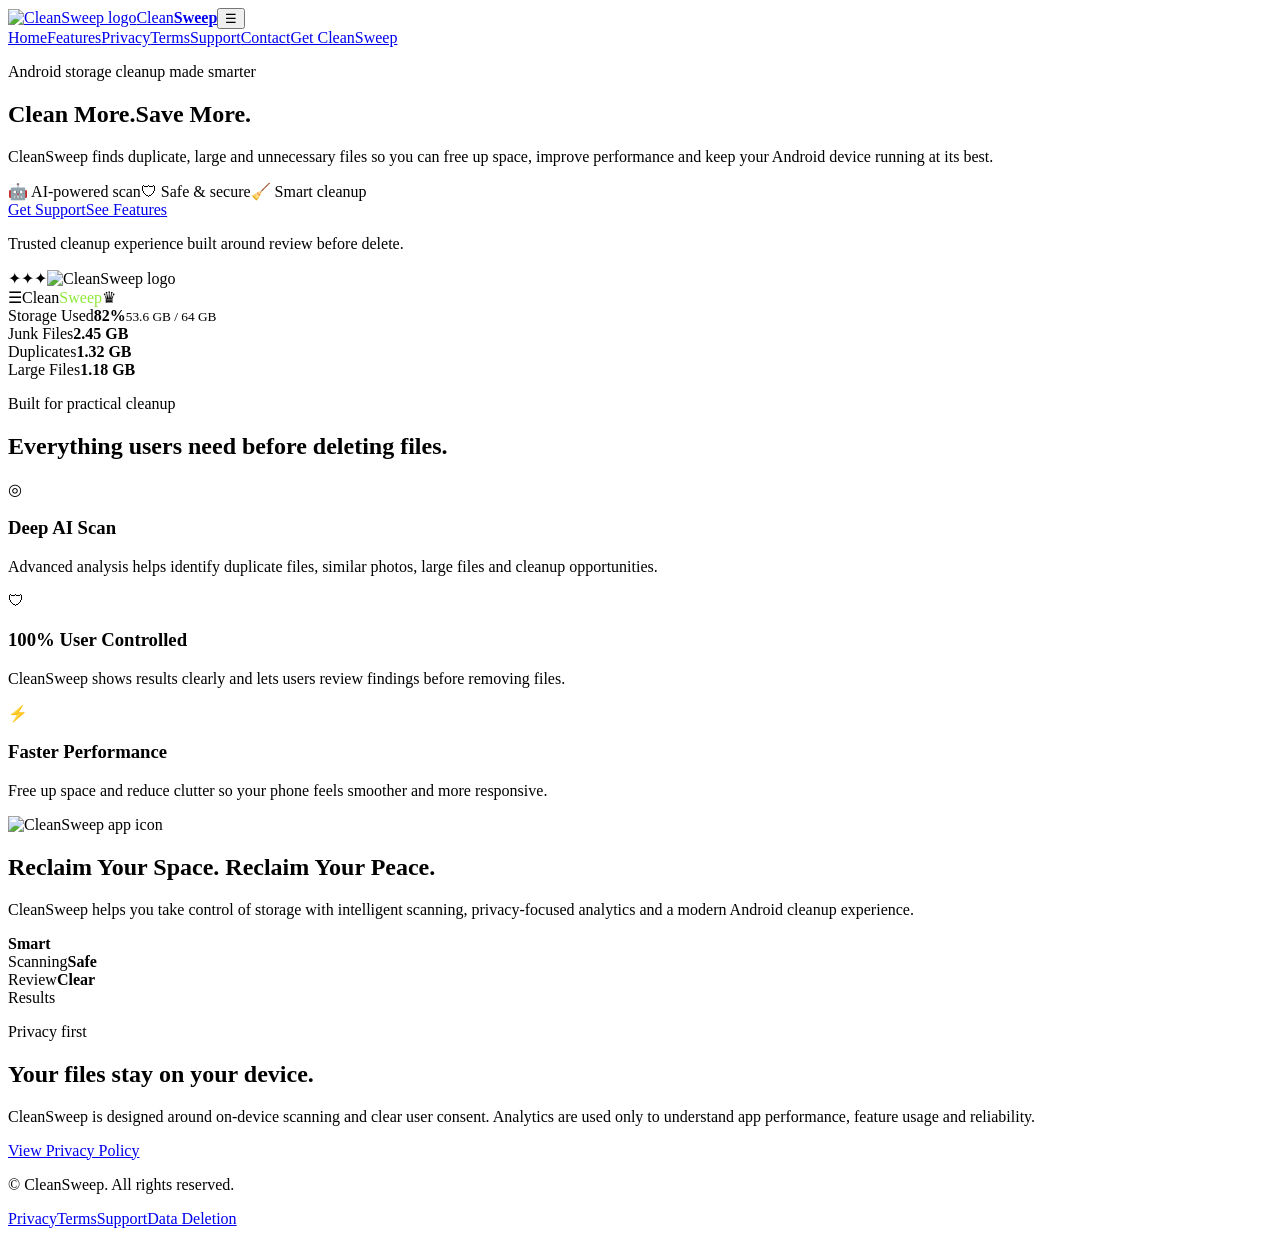
==== index.html @ b05e1c2d "Add files via upload" ====
<!doctype html><html lang="en"><head><meta charset="utf-8"><meta name="viewport" content="width=device-width,initial-scale=1"><title>CleanSweep — Clean More. Save More.</title><meta name="description" content="CleanSweep helps Android users find duplicate, large and unnecessary files with safe, user-controlled cleanup."><meta name="theme-color" content="#053b1f"><link rel="icon" href="assets/favicon.svg" type="image/svg+xml"><link rel="stylesheet" href="assets/styles.css"></head><body><header class="site-header"><a class="brand" href="index.html"><img src="assets/cleansweep-logo.png" alt="CleanSweep logo"><span>Clean<b>Sweep</b></span></a><button class="menu-button" aria-label="Open menu">☰</button><nav class="nav"><a href="index.html">Home</a><a href="#features">Features</a><a href="privacy.html">Privacy</a><a href="terms.html">Terms</a><a href="support.html">Support</a><a href="contact.html">Contact</a><a class="nav-cta" href="support.html">Get CleanSweep</a></nav></header><main><section class="hero"><div class="hero-copy"><p class="eyebrow">Android storage cleanup made smarter</p><h1>Clean More.<span class="gradient-text">Save More.</span></h1><p class="lead">CleanSweep finds duplicate, large and unnecessary files so you can free up space, improve performance and keep your Android device running at its best.</p><div class="pill-row"><span class="pill">🤖 AI-powered scan</span><span class="pill">🛡 Safe & secure</span><span class="pill">🧹 Smart cleanup</span></div><div class="hero-actions"><a class="button primary" href="support.html">Get Support</a><a class="button secondary" href="#features">See Features</a></div><p class="microcopy">Trusted cleanup experience built around review before delete.</p></div><div class="hero-visual" aria-label="CleanSweep app preview"><span class="spark s1">✦</span><span class="spark s2">✦</span><span class="spark s3">✦</span><span class="orb o1"></span><span class="orb o2"></span><img class="logo-float" src="assets/cleansweep-logo.png" alt="CleanSweep logo"><div class="phone"><div class="phone-screen"><div class="phone-top"><span>☰</span><span>Clean<span style="color:#8fe83a">Sweep</span></span><span>♛</span></div><div class="ring-ui"><div><span>Storage Used</span><strong>82%</strong><small>53.6 GB / 64 GB</small></div></div><div class="result-card"><div class="result-row"><span>Junk Files</span><b>2.45 GB</b></div><div class="result-row"><span>Duplicates</span><b>1.32 GB</b></div><div class="result-row"><span>Large Files</span><b>1.18 GB</b></div></div></div></div></div></section><section class="features" id="features"><div class="section-heading"><p class="eyebrow">Built for practical cleanup</p><h2>Everything users need before deleting files.</h2></div><div class="grid three"><article class="feature-card"><div class="icon">◎</div><h3>Deep AI Scan</h3><p>Advanced analysis helps identify duplicate files, similar photos, large files and cleanup opportunities.</p></article><article class="feature-card"><div class="icon">🛡</div><h3>100% User Controlled</h3><p>CleanSweep shows results clearly and lets users review findings before removing files.</p></article><article class="feature-card"><div class="icon">⚡</div><h3>Faster Performance</h3><p>Free up space and reduce clutter so your phone feels smoother and more responsive.</p></article></div></section><section class="banner"><img src="assets/cleansweep-logo.png" alt="CleanSweep app icon"><div><h2>Reclaim Your Space. Reclaim Your Peace.</h2><p>CleanSweep helps you take control of storage with intelligent scanning, privacy-focused analytics and a modern Android cleanup experience.</p><div class="stats"><span><strong>Smart</strong><br>Scanning</span><span><strong>Safe</strong><br>Review</span><span><strong>Clear</strong><br>Results</span></div></div></section><section class="trust"><div><p class="eyebrow">Privacy first</p><h2>Your files stay on your device.</h2><p>CleanSweep is designed around on-device scanning and clear user consent. Analytics are used only to understand app performance, feature usage and reliability.</p></div><a class="button primary" href="privacy.html">View Privacy Policy</a></section></main><footer class="site-footer"><p>© <span id="year"></span> CleanSweep. All rights reserved.</p><div><a href="privacy.html">Privacy</a><a href="terms.html">Terms</a><a href="support.html">Support</a><a href="delete-account.html">Data Deletion</a></div></footer><script src="assets/main.js"></script></body></html>
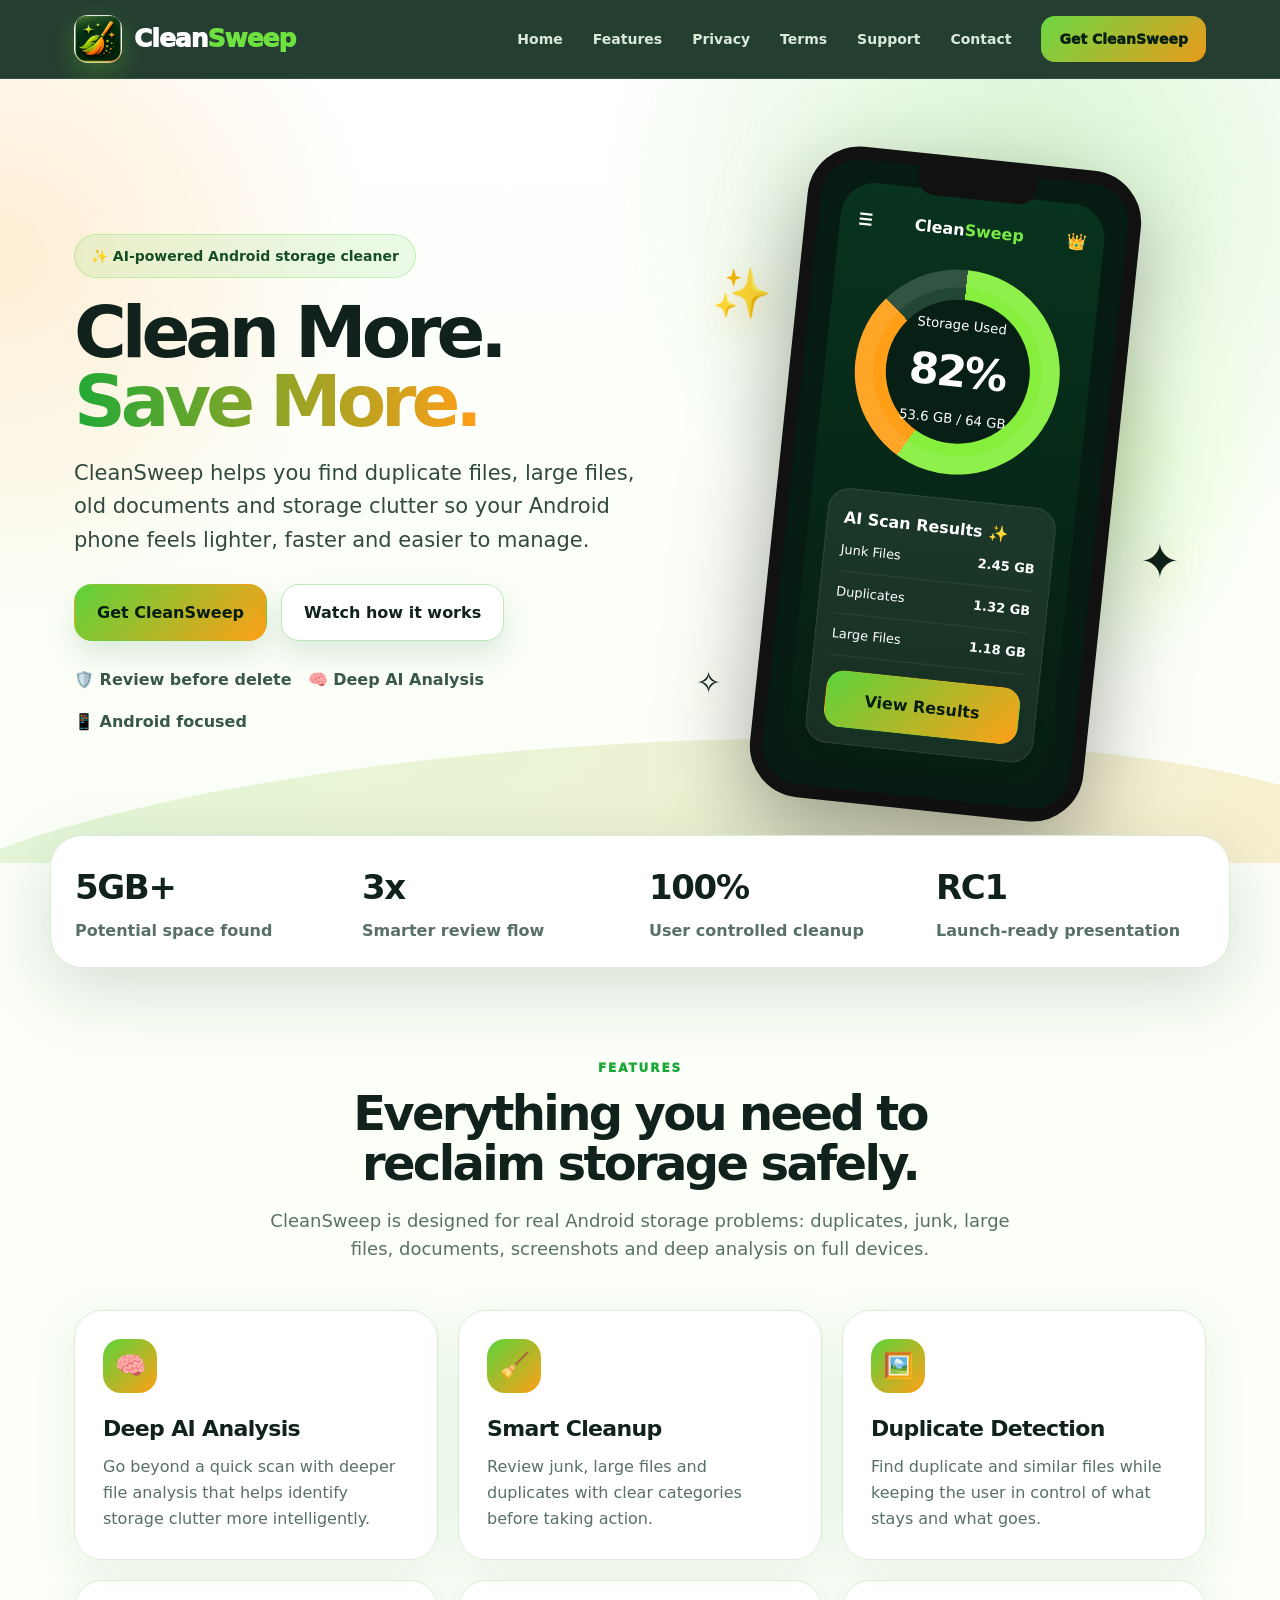
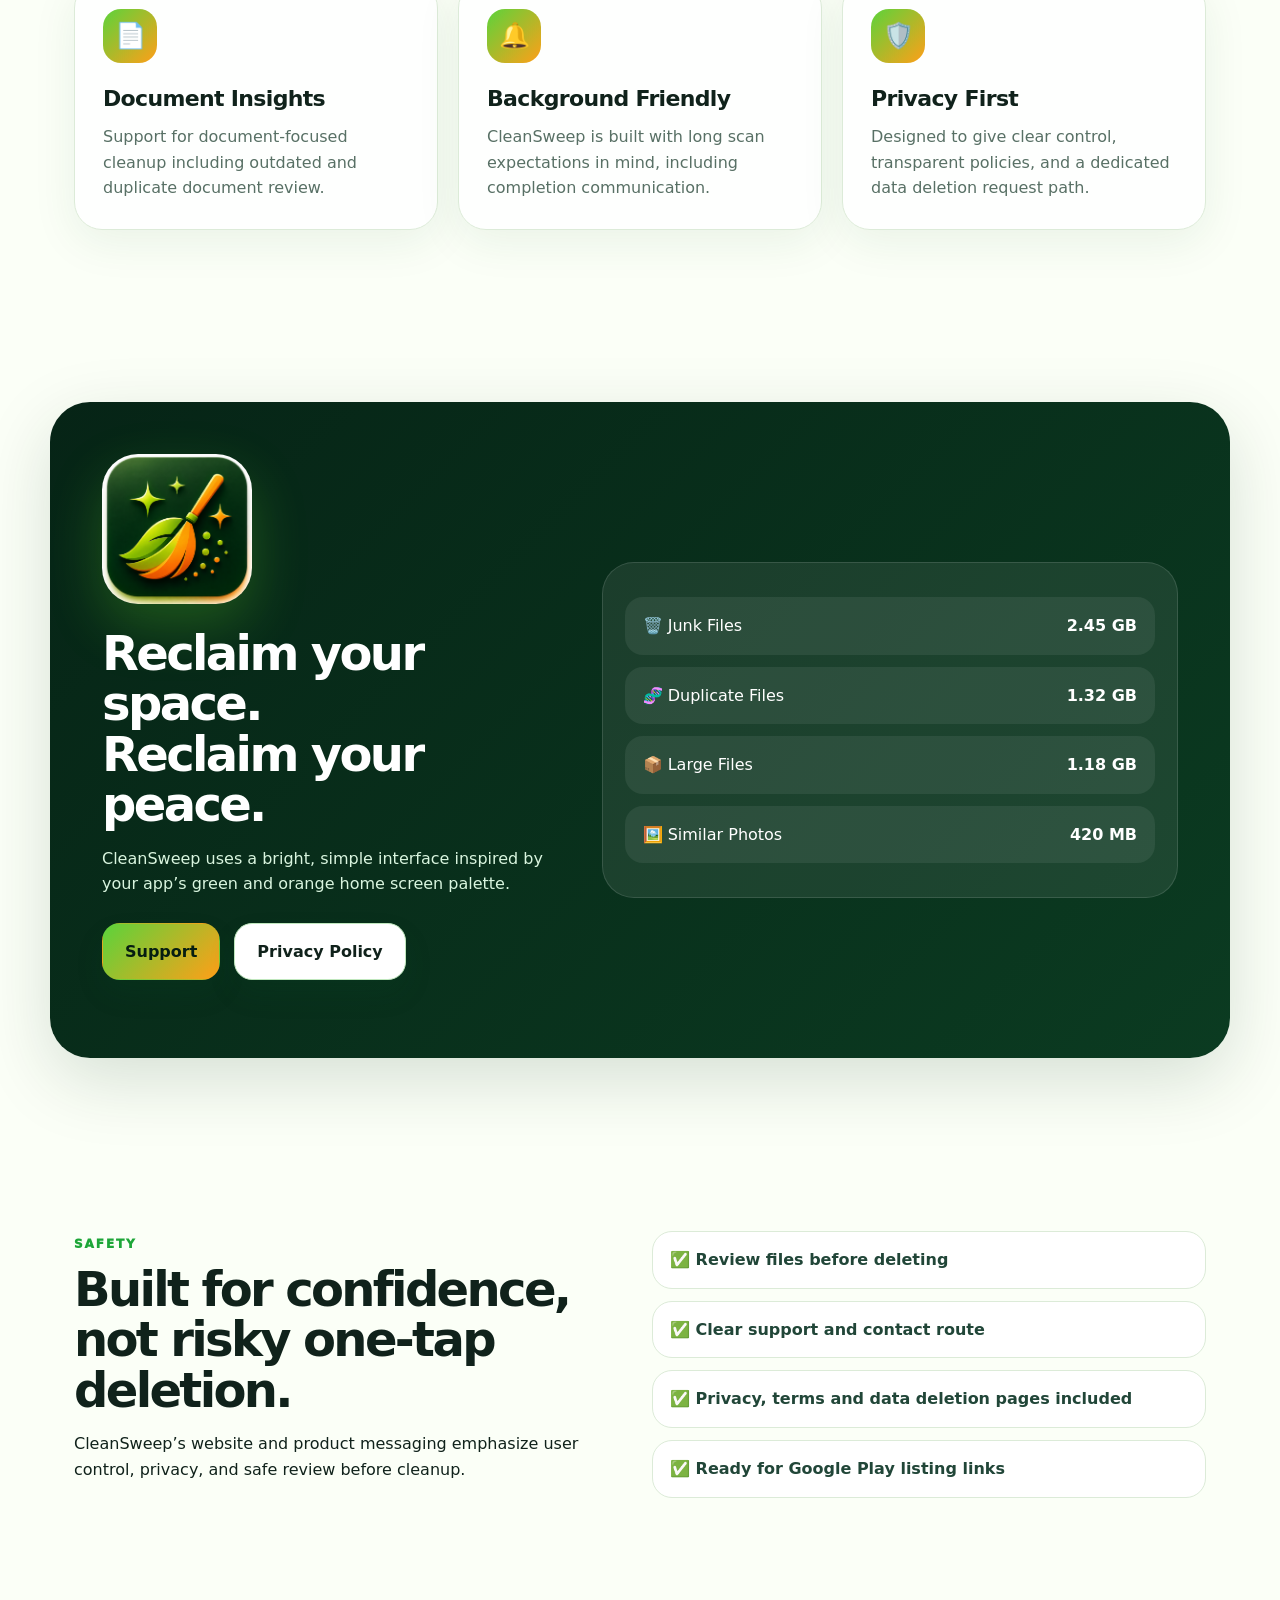
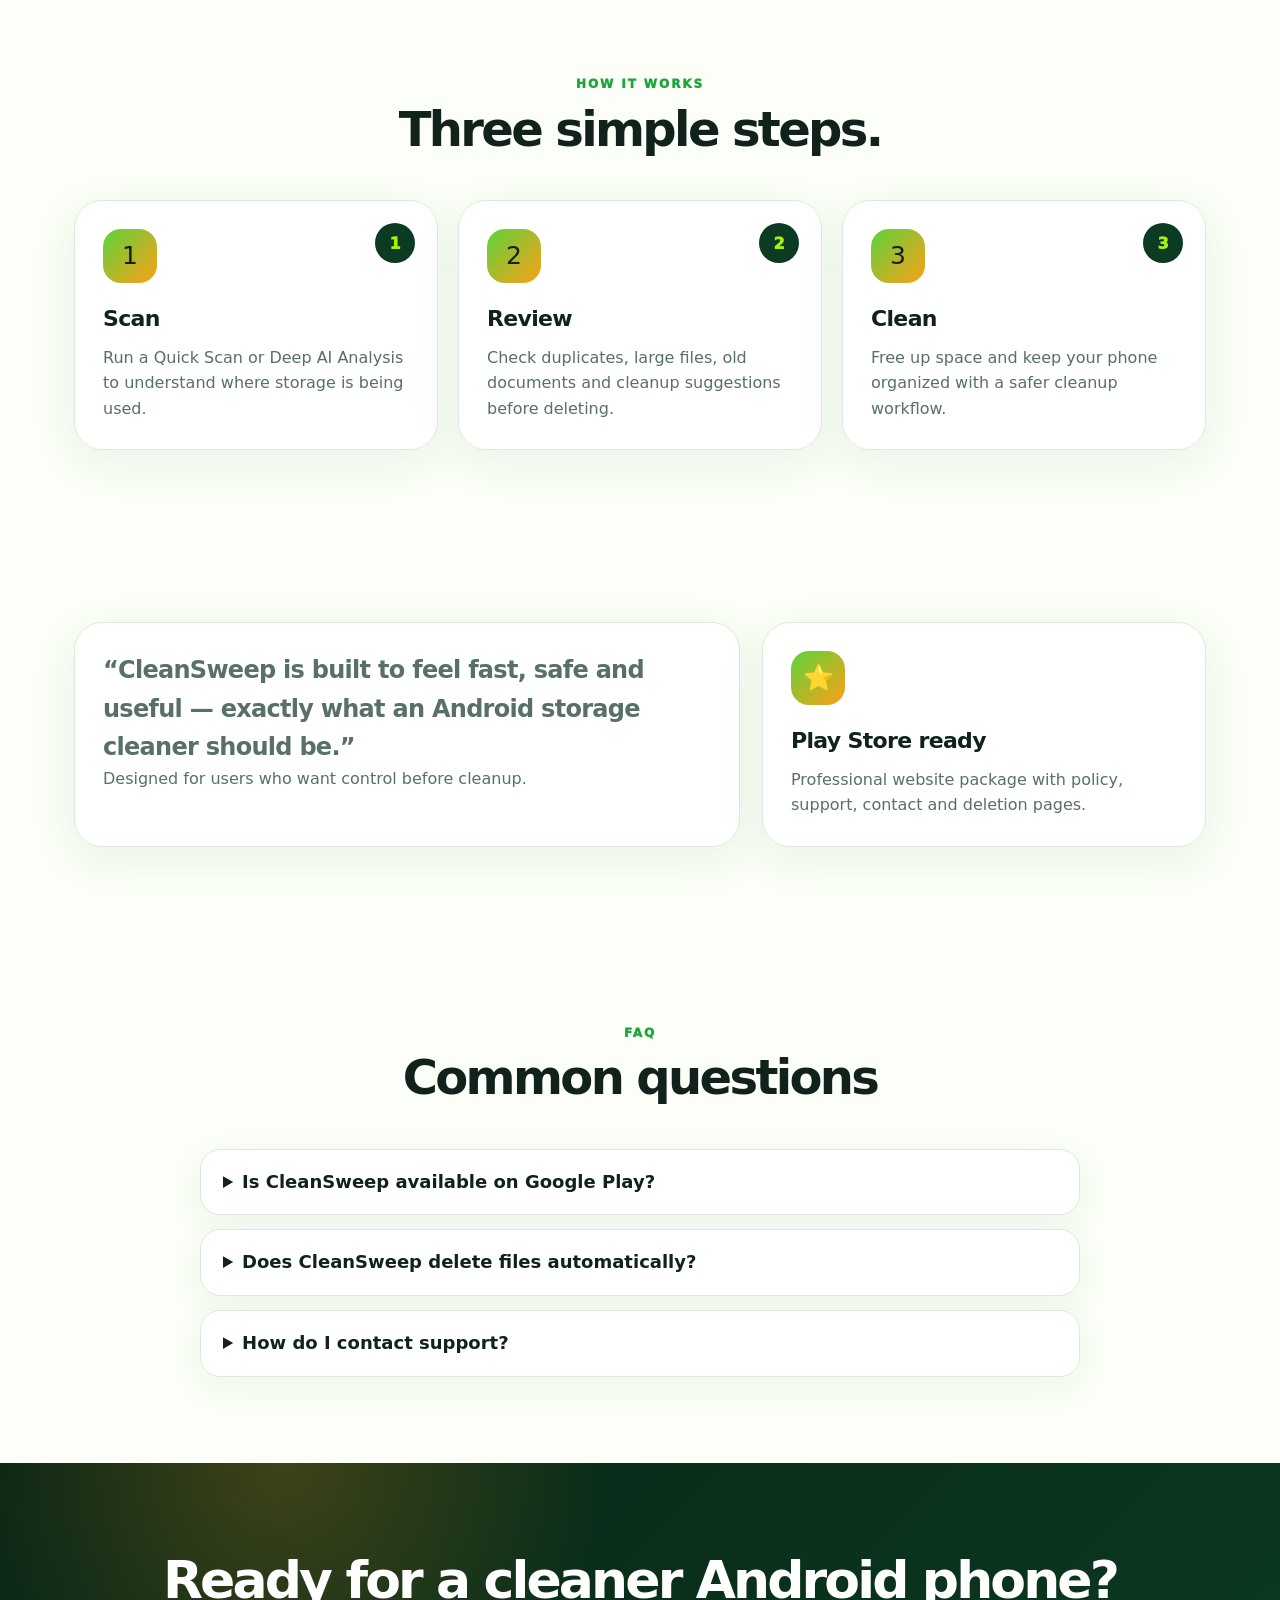
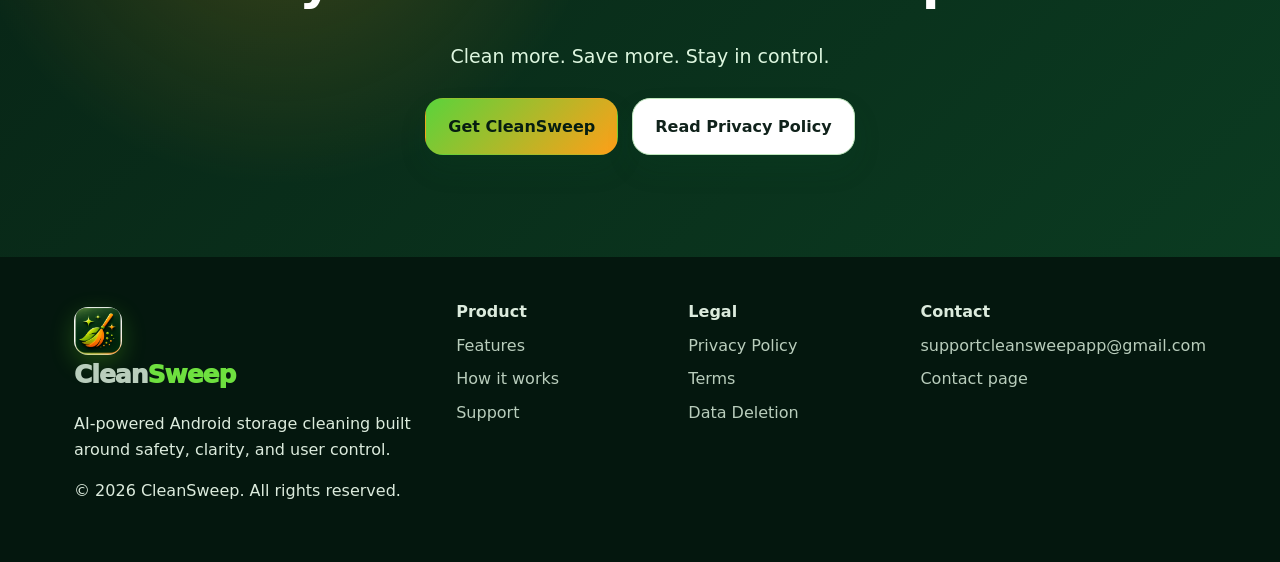
==== commit dd17bbba: "Add files via upload" ====
--- a/index.html
+++ b/index.html
@@ -1 +1,9 @@
-<!doctype html><html lang="en"><head><meta charset="utf-8"><meta name="viewport" content="width=device-width,initial-scale=1"><title>CleanSweep — Clean More. Save More.</title><meta name="description" content="CleanSweep helps Android users find duplicate, large and unnecessary files with safe, user-controlled cleanup."><meta name="theme-color" content="#053b1f"><link rel="icon" href="assets/favicon.svg" type="image/svg+xml"><link rel="stylesheet" href="assets/styles.css"></head><body><header class="site-header"><a class="brand" href="index.html"><img src="assets/cleansweep-logo.png" alt="CleanSweep logo"><span>Clean<b>Sweep</b></span></a><button class="menu-button" aria-label="Open menu">☰</button><nav class="nav"><a href="index.html">Home</a><a href="#features">Features</a><a href="privacy.html">Privacy</a><a href="terms.html">Terms</a><a href="support.html">Support</a><a href="contact.html">Contact</a><a class="nav-cta" href="support.html">Get CleanSweep</a></nav></header><main><section class="hero"><div class="hero-copy"><p class="eyebrow">Android storage cleanup made smarter</p><h1>Clean More.<span class="gradient-text">Save More.</span></h1><p class="lead">CleanSweep finds duplicate, large and unnecessary files so you can free up space, improve performance and keep your Android device running at its best.</p><div class="pill-row"><span class="pill">🤖 AI-powered scan</span><span class="pill">🛡 Safe & secure</span><span class="pill">🧹 Smart cleanup</span></div><div class="hero-actions"><a class="button primary" href="support.html">Get Support</a><a class="button secondary" href="#features">See Features</a></div><p class="microcopy">Trusted cleanup experience built around review before delete.</p></div><div class="hero-visual" aria-label="CleanSweep app preview"><span class="spark s1">✦</span><span class="spark s2">✦</span><span class="spark s3">✦</span><span class="orb o1"></span><span class="orb o2"></span><img class="logo-float" src="assets/cleansweep-logo.png" alt="CleanSweep logo"><div class="phone"><div class="phone-screen"><div class="phone-top"><span>☰</span><span>Clean<span style="color:#8fe83a">Sweep</span></span><span>♛</span></div><div class="ring-ui"><div><span>Storage Used</span><strong>82%</strong><small>53.6 GB / 64 GB</small></div></div><div class="result-card"><div class="result-row"><span>Junk Files</span><b>2.45 GB</b></div><div class="result-row"><span>Duplicates</span><b>1.32 GB</b></div><div class="result-row"><span>Large Files</span><b>1.18 GB</b></div></div></div></div></div></section><section class="features" id="features"><div class="section-heading"><p class="eyebrow">Built for practical cleanup</p><h2>Everything users need before deleting files.</h2></div><div class="grid three"><article class="feature-card"><div class="icon">◎</div><h3>Deep AI Scan</h3><p>Advanced analysis helps identify duplicate files, similar photos, large files and cleanup opportunities.</p></article><article class="feature-card"><div class="icon">🛡</div><h3>100% User Controlled</h3><p>CleanSweep shows results clearly and lets users review findings before removing files.</p></article><article class="feature-card"><div class="icon">⚡</div><h3>Faster Performance</h3><p>Free up space and reduce clutter so your phone feels smoother and more responsive.</p></article></div></section><section class="banner"><img src="assets/cleansweep-logo.png" alt="CleanSweep app icon"><div><h2>Reclaim Your Space. Reclaim Your Peace.</h2><p>CleanSweep helps you take control of storage with intelligent scanning, privacy-focused analytics and a modern Android cleanup experience.</p><div class="stats"><span><strong>Smart</strong><br>Scanning</span><span><strong>Safe</strong><br>Review</span><span><strong>Clear</strong><br>Results</span></div></div></section><section class="trust"><div><p class="eyebrow">Privacy first</p><h2>Your files stay on your device.</h2><p>CleanSweep is designed around on-device scanning and clear user consent. Analytics are used only to understand app performance, feature usage and reliability.</p></div><a class="button primary" href="privacy.html">View Privacy Policy</a></section></main><footer class="site-footer"><p>© <span id="year"></span> CleanSweep. All rights reserved.</p><div><a href="privacy.html">Privacy</a><a href="terms.html">Terms</a><a href="support.html">Support</a><a href="delete-account.html">Data Deletion</a></div></footer><script src="assets/main.js"></script></body></html>
+<!doctype html><html lang="en"><head><meta charset="utf-8"><meta name="viewport" content="width=device-width,initial-scale=1"><title>CleanSweep — Clean More. Save More.</title><meta name="description" content="CleanSweep is an Android storage cleaner that helps find junk, duplicate files, large files and storage clutter with safe review-before-delete controls."><link rel="icon" href="assets/favicon.svg"><link rel="stylesheet" href="assets/styles.css"></head><body><header class="site-header"><div class="wrap nav"><a class="brand" href="index.html"><img src="assets/cleansweep-logo.png" alt="CleanSweep logo"><span>Clean<span>Sweep</span></span></a><nav class="nav-links"><a href="index.html">Home</a><a href="index.html#features">Features</a><a href="privacy.html">Privacy</a><a href="terms.html">Terms</a><a href="support.html">Support</a><a href="contact.html">Contact</a><a class="nav-cta" href="contact.html">Get CleanSweep</a></nav><button class="menu" aria-label="Menu">☰</button></div></header>
+<main><section class="hero"><div class="wrap hero-grid"><div><span class="pill">✨ AI-powered Android storage cleaner</span><h1>Clean More.<br><span class="gradient-text">Save More.</span></h1><p class="lead">CleanSweep helps you find duplicate files, large files, old documents and storage clutter so your Android phone feels lighter, faster and easier to manage.</p><div class="hero-actions"><a class="btn primary" href="contact.html">Get CleanSweep</a><a class="btn secondary" href="#how">Watch how it works</a></div><div class="trust"><span>🛡️ Review before delete</span><span>🧠 Deep AI Analysis</span><span>📱 Android focused</span></div></div><div class="phone-stage"><div class="blob"></div><div class="spark s1">✨</div><div class="spark s2">✦</div><div class="spark s3">✧</div><div class="phone"><div class="phone-ui"><div class="phone-top"><span>☰</span><b>Clean<span style="color:#78e947">Sweep</span></b><span>👑</span></div><div class="ring"><div class="ring-inner"><div><small>Storage Used</small><br><strong>82%</strong><br><small>53.6 GB / 64 GB</small></div></div></div><div class="scan-card"><b>AI Scan Results ✨</b><div class="mini-row"><span>Junk Files</span><b>2.45 GB</b></div><div class="mini-row"><span>Duplicates</span><b>1.32 GB</b></div><div class="mini-row"><span>Large Files</span><b>1.18 GB</b></div><a class="btn primary" style="width:100%;margin-top:14px" href="#features">View Results</a></div></div></div></div></div></section>
+<section class="stats-strip"><div class="wrap stats"><div class="stat"><h3><span data-count="5" data-suffix="GB+">0</span></h3><p>Potential space found</p></div><div class="stat"><h3><span data-count="3" data-suffix="x">0</span></h3><p>Smarter review flow</p></div><div class="stat"><h3>100%</h3><p>User controlled cleanup</p></div><div class="stat"><h3>RC1</h3><p>Launch-ready presentation</p></div></div></section>
+<section id="features" class="section"><div class="wrap"><div class="section-head"><span class="eyebrow">Features</span><h2>Everything you need to reclaim storage safely.</h2><p>CleanSweep is designed for real Android storage problems: duplicates, junk, large files, documents, screenshots and deep analysis on full devices.</p></div><div class="features"><div class="card"><div class="icon">🧠</div><h3>Deep AI Analysis</h3><p>Go beyond a quick scan with deeper file analysis that helps identify storage clutter more intelligently.</p></div><div class="card"><div class="icon">🧹</div><h3>Smart Cleanup</h3><p>Review junk, large files and duplicates with clear categories before taking action.</p></div><div class="card"><div class="icon">🖼️</div><h3>Duplicate Detection</h3><p>Find duplicate and similar files while keeping the user in control of what stays and what goes.</p></div><div class="card"><div class="icon">📄</div><h3>Document Insights</h3><p>Support for document-focused cleanup including outdated and duplicate document review.</p></div><div class="card"><div class="icon">🔔</div><h3>Background Friendly</h3><p>CleanSweep is built with long scan expectations in mind, including completion communication.</p></div><div class="card"><div class="icon">🛡️</div><h3>Privacy First</h3><p>Designed to give clear control, transparent policies, and a dedicated data deletion request path.</p></div></div></div></section>
+<section class="section"><div class="wrap showcase"><div><img class="logo-tile" src="assets/cleansweep-logo.png" alt="CleanSweep app icon"><h2>Reclaim your space.<br>Reclaim your peace.</h2><p>CleanSweep uses a bright, simple interface inspired by your app’s green and orange home screen palette.</p><div class="hero-actions"><a class="btn primary" href="support.html">Support</a><a class="btn secondary" href="privacy.html">Privacy Policy</a></div></div><div class="mock-results"><div class="result-row"><span>🗑️ Junk Files</span><b>2.45 GB</b></div><div class="result-row"><span>🧬 Duplicate Files</span><b>1.32 GB</b></div><div class="result-row"><span>📦 Large Files</span><b>1.18 GB</b></div><div class="result-row"><span>🖼️ Similar Photos</span><b>420 MB</b></div></div></div></section>
+<section class="section"><div class="wrap safe"><div><span class="eyebrow">Safety</span><h2>Built for confidence, not risky one-tap deletion.</h2><p>CleanSweep’s website and product messaging emphasize user control, privacy, and safe review before cleanup.</p></div><div class="checklist"><div class="check">✅ Review files before deleting</div><div class="check">✅ Clear support and contact route</div><div class="check">✅ Privacy, terms and data deletion pages included</div><div class="check">✅ Ready for Google Play listing links</div></div></div></section>
+<section id="how" class="section"><div class="wrap"><div class="section-head"><span class="eyebrow">How it works</span><h2>Three simple steps.</h2></div><div class="steps"><div class="card step"><div class="icon">1</div><h3>Scan</h3><p>Run a Quick Scan or Deep AI Analysis to understand where storage is being used.</p></div><div class="card step"><div class="icon">2</div><h3>Review</h3><p>Check duplicates, large files, old documents and cleanup suggestions before deleting.</p></div><div class="card step"><div class="icon">3</div><h3>Clean</h3><p>Free up space and keep your phone organized with a safer cleanup workflow.</p></div></div></div></section>
+<section class="section"><div class="wrap reviews"><div class="card"><p class="quote">“CleanSweep is built to feel fast, safe and useful — exactly what an Android storage cleaner should be.”</p><p>Designed for users who want control before cleanup.</p></div><div class="card"><div class="icon">⭐</div><h3>Play Store ready</h3><p>Professional website package with policy, support, contact and deletion pages.</p></div></div></section>
+<section class="section"><div class="wrap"><div class="section-head"><span class="eyebrow">FAQ</span><h2>Common questions</h2></div><div class="faq"><details><summary>Is CleanSweep available on Google Play?</summary><p>Add your Play Store link to the “Get CleanSweep” buttons once the app listing is live.</p></details><details><summary>Does CleanSweep delete files automatically?</summary><p>The website messaging is designed around safe review-before-delete cleanup.</p></details><details><summary>How do I contact support?</summary><p>Email supportcleansweepapp@gmail.com or use the Contact page.</p></details></div></div></section><section class="cta"><div class="wrap"><h2>Ready for a cleaner Android phone?</h2><p>Clean more. Save more. Stay in control.</p><div class="hero-actions" style="justify-content:center"><a class="btn primary" href="contact.html">Get CleanSweep</a><a class="btn secondary" href="privacy.html">Read Privacy Policy</a></div></div></section></main><footer class="footer"><div class="wrap footer-grid"><div><a class="brand" href="index.html"><img src="assets/cleansweep-logo.png" alt="CleanSweep logo"><span>Clean<span>Sweep</span></span></a><p>AI-powered Android storage cleaning built around safety, clarity, and user control.</p><p>© <span id="year"></span> CleanSweep. All rights reserved.</p></div><div><b>Product</b><a href="index.html#features">Features</a><a href="index.html#how">How it works</a><a href="support.html">Support</a></div><div><b>Legal</b><a href="privacy.html">Privacy Policy</a><a href="terms.html">Terms</a><a href="delete-account.html">Data Deletion</a></div><div><b>Contact</b><a href="mailto:supportcleansweepapp@gmail.com">supportcleansweepapp@gmail.com</a><a href="contact.html">Contact page</a></div></div></footer><script src="assets/main.js"></script></body></html>
--- a/assets/styles.css
+++ b/assets/styles.css
@@ -0,0 +1,11 @@
+
+:root{
+  --bg:#fbfff7; --text:#10221b; --muted:#587065; --dark:#062416; --dark2:#0b3b21;
+  --green:#5bd33b; --green2:#a7f20c; --orange:#ff9f18; --orange2:#ff6b00;
+  --card:#ffffff; --line:#dcebd8; --shadow:0 22px 70px rgba(3,45,24,.15);
+  --radius:28px; --max:1180px;
+}
+*{box-sizing:border-box} html{scroll-behavior:smooth} body{margin:0;font-family:Inter,system-ui,-apple-system,Segoe UI,Roboto,Arial,sans-serif;background:var(--bg);color:var(--text);line-height:1.6;overflow-x:hidden}
+a{color:inherit;text-decoration:none} img{max-width:100%;display:block}.wrap{max-width:var(--max);margin:auto;padding:0 24px}.pill{display:inline-flex;gap:8px;align-items:center;padding:10px 16px;border:1px solid rgba(91,211,59,.28);background:rgba(91,211,59,.12);border-radius:999px;font-weight:800;color:#174d26;font-size:14px}.gradient-text{background:linear-gradient(90deg,#20a936,#ff9f18);-webkit-background-clip:text;background-clip:text;color:transparent}.btn{display:inline-flex;align-items:center;justify-content:center;gap:10px;border-radius:18px;padding:15px 22px;font-weight:900;border:1px solid transparent;box-shadow:0 14px 28px rgba(12,84,38,.12);transition:.25s}.btn:hover{transform:translateY(-2px)}.btn.primary{background:linear-gradient(135deg,var(--green),var(--orange));color:#061d11}.btn.secondary{background:#fff;color:#10221b;border-color:#bfe7bd}.btn.dark{background:#092817;color:white}.site-header{position:sticky;top:0;z-index:50;background:rgba(6,36,22,.88);backdrop-filter:blur(18px);border-bottom:1px solid rgba(255,255,255,.09)}.nav{height:78px;display:flex;align-items:center;justify-content:space-between}.brand{display:flex;align-items:center;gap:12px;color:#fff;font-size:25px;font-weight:950;letter-spacing:-.04em}.brand img{width:48px;height:48px;border-radius:14px;box-shadow:0 8px 24px rgba(123,255,30,.22)}.brand span span{color:#6ee03f}.nav-links{display:flex;gap:30px;align-items:center;color:#eefbea;font-weight:800;font-size:14px}.nav-links a{opacity:.9}.nav-links a:hover{color:#9aff34}.nav-cta{padding:12px 18px;border-radius:14px;background:linear-gradient(135deg,#74e947,#ffa51b);color:#061d11!important;font-weight:950}.menu{display:none;background:transparent;border:0;color:white;font-size:28px}.hero{position:relative;min-height:760px;padding:78px 0 52px;background:radial-gradient(circle at 80% 12%,rgba(91,211,59,.23),transparent 34%),radial-gradient(circle at 0 22%,rgba(255,159,24,.18),transparent 26%),linear-gradient(180deg,#fff 0%,#fbfff7 72%);overflow:hidden}.hero:before{content:"";position:absolute;inset:auto -10% -210px -10%;height:330px;background:linear-gradient(135deg,rgba(91,211,59,.16),rgba(255,159,24,.18));border-radius:50% 50% 0 0;transform:rotate(-3deg)}.hero-grid{position:relative;display:grid;grid-template-columns:1.04fr .96fr;gap:48px;align-items:center}.hero h1{font-size:72px;line-height:.95;margin:20px 0 22px;letter-spacing:-.07em}.hero p.lead{font-size:21px;color:#31493f;max-width:590px;margin:0 0 26px}.hero-actions{display:flex;gap:14px;flex-wrap:wrap;margin:26px 0}.trust{display:flex;gap:16px;flex-wrap:wrap;margin-top:24px;color:#39584b;font-weight:750}.trust span{display:flex;gap:8px;align-items:center}.phone-stage{position:relative;min-height:590px}.blob{position:absolute;right:-70px;top:30px;width:520px;height:520px;background:radial-gradient(circle,#dcffb1 0,#efffe5 46%,transparent 70%);border-radius:50%}.spark{position:absolute;font-size:48px;filter:drop-shadow(0 9px 18px rgba(255,159,24,.28));animation:float 4s ease-in-out infinite}.s1{left:5%;top:15%}.s2{right:5%;top:56%;animation-delay:1s}.s3{left:2%;bottom:16%;font-size:30px;animation-delay:2s}.phone{position:relative;margin:auto;width:335px;border:13px solid #111;border-radius:52px;background:#061b12;box-shadow:0 35px 90px rgba(0,0,0,.35);padding:22px;transform:rotate(6deg)}.phone:before{content:"";position:absolute;left:50%;top:0;transform:translateX(-50%);width:120px;height:28px;background:#111;border-radius:0 0 18px 18px}.phone-ui{border-radius:34px;background:linear-gradient(180deg,#08331e,#061d12);padding:25px 18px 22px;color:white;min-height:545px;overflow:hidden}.phone-top{display:flex;justify-content:space-between;align-items:center;font-weight:950;margin-bottom:26px}.ring{width:205px;height:205px;margin:0 auto 24px;border-radius:50%;display:grid;place-items:center;background:conic-gradient(#86ef3e 0 210deg,#ff9f18 210deg 310deg,rgba(255,255,255,.11) 310deg);box-shadow:inset 0 0 0 18px rgba(255,255,255,.07)}.ring-inner{width:144px;height:144px;border-radius:50%;background:#071f14;display:grid;place-items:center;text-align:center}.ring strong{font-size:43px;letter-spacing:-.05em}.scan-card{background:rgba(255,255,255,.08);border:1px solid rgba(255,255,255,.1);border-radius:22px;padding:16px;margin-top:14px}.mini-row{display:flex;justify-content:space-between;border-bottom:1px solid rgba(255,255,255,.08);padding:10px 0;font-size:13px}.mini-row:last-child{border-bottom:0}.stats-strip{position:relative;margin-top:-28px}.stats{display:grid;grid-template-columns:repeat(4,1fr);gap:18px;background:white;border:1px solid var(--line);border-radius:32px;padding:24px;box-shadow:var(--shadow)}.stat h3{font-size:34px;margin:0;letter-spacing:-.04em}.stat p{margin:3px 0 0;color:var(--muted);font-weight:700}.section{padding:86px 0}.section-head{text-align:center;max-width:760px;margin:0 auto 46px}.eyebrow{color:#1da638;text-transform:uppercase;letter-spacing:.16em;font-size:12px;font-weight:950}.section h2{font-size:48px;line-height:1.05;letter-spacing:-.055em;margin:8px 0 16px}.section-head p,.content p{color:#587065;font-size:18px}.features{display:grid;grid-template-columns:repeat(3,1fr);gap:20px}.card{background:rgba(255,255,255,.88);border:1px solid var(--line);border-radius:var(--radius);padding:28px;box-shadow:0 12px 45px rgba(23,84,42,.08);transition:.25s}.card:hover{transform:translateY(-5px);box-shadow:var(--shadow)}.icon{width:54px;height:54px;display:grid;place-items:center;border-radius:18px;background:linear-gradient(135deg,var(--green),var(--orange));font-size:25px;margin-bottom:18px}.card h3{margin:0 0 8px;font-size:22px;letter-spacing:-.03em}.card p{margin:0;color:var(--muted)}.showcase{background:linear-gradient(135deg,#062416,#0b3b21);color:white;border-radius:40px;padding:52px;display:grid;grid-template-columns:.9fr 1.1fr;gap:28px;align-items:center;box-shadow:var(--shadow);overflow:hidden}.showcase p{color:#d9f5df}.logo-tile{width:150px;border-radius:36px;box-shadow:0 22px 55px rgba(115,255,40,.22);margin-bottom:24px}.mock-results{background:rgba(255,255,255,.08);border:1px solid rgba(255,255,255,.12);border-radius:32px;padding:22px}.result-row{display:flex;align-items:center;justify-content:space-between;background:rgba(255,255,255,.07);border-radius:18px;padding:16px 18px;margin:12px 0}.result-row b{color:#fff}.safe{display:grid;grid-template-columns:1fr 1fr;gap:24px;align-items:center}.checklist{display:grid;gap:12px}.check{display:flex;gap:12px;align-items:flex-start;background:#fff;border:1px solid var(--line);border-radius:20px;padding:15px 17px;font-weight:780;color:#214638}.steps{display:grid;grid-template-columns:repeat(3,1fr);gap:20px;counter-reset:step}.step{position:relative}.step:before{counter-increment:step;content:counter(step);position:absolute;right:22px;top:22px;width:40px;height:40px;border-radius:50%;background:#0d3a22;color:#a7f20c;display:grid;place-items:center;font-weight:950}.reviews{display:grid;grid-template-columns:1.2fr .8fr;gap:22px}.quote{font-size:24px;font-weight:850;letter-spacing:-.03em;color:#163526}.faq{max-width:880px;margin:auto;display:grid;gap:14px}.faq details{background:#fff;border:1px solid var(--line);border-radius:20px;padding:18px 22px;box-shadow:0 10px 35px rgba(23,84,42,.06)}.faq summary{cursor:pointer;font-weight:900;font-size:18px}.faq p{color:var(--muted)}.cta{padding:76px 0;background:radial-gradient(circle at 22% 0,rgba(255,159,24,.22),transparent 30%),linear-gradient(135deg,#082516,#0b3b21);color:white;text-align:center}.cta h2{font-size:52px;letter-spacing:-.055em;margin:0 0 16px}.cta p{color:#ddf6df;font-size:19px}.footer{background:#04170e;color:#dcebdd;padding:42px 0}.footer-grid{display:grid;grid-template-columns:1.2fr repeat(3,.7fr);gap:22px}.footer a{display:block;color:#b9cdbc;margin:8px 0}.page-hero{padding:76px 0 38px;background:linear-gradient(180deg,#fff,#fbfff7)}.page-title{font-size:58px;letter-spacing:-.06em;line-height:1;margin:12px 0}.content{max-width:900px;margin:auto;padding:28px 24px 90px}.content-card{background:#fff;border:1px solid var(--line);border-radius:30px;padding:34px;box-shadow:0 12px 45px rgba(23,84,42,.08)}.content h2{font-size:30px;margin-top:30px;letter-spacing:-.04em}.content li{margin:8px 0;color:#476358}.contact-grid{display:grid;grid-template-columns:1fr 1fr;gap:20px}.form-note{background:linear-gradient(135deg,rgba(91,211,59,.12),rgba(255,159,24,.12));border:1px solid var(--line);border-radius:24px;padding:22px}
+@keyframes float{0%,100%{transform:translateY(0)}50%{transform:translateY(-14px)}}
+@media(max-width:900px){.nav-links{display:none}.menu{display:block}.nav.open .nav-links{display:flex;position:absolute;left:16px;right:16px;top:86px;background:#062416;border-radius:22px;padding:20px;flex-direction:column;align-items:flex-start}.hero-grid,.showcase,.safe,.reviews,.contact-grid{grid-template-columns:1fr}.hero h1{font-size:54px}.phone-stage{min-height:560px}.stats,.features,.steps,.footer-grid{grid-template-columns:1fr}.section h2,.cta h2{font-size:38px}.showcase{padding:30px}.page-title{font-size:42px}}
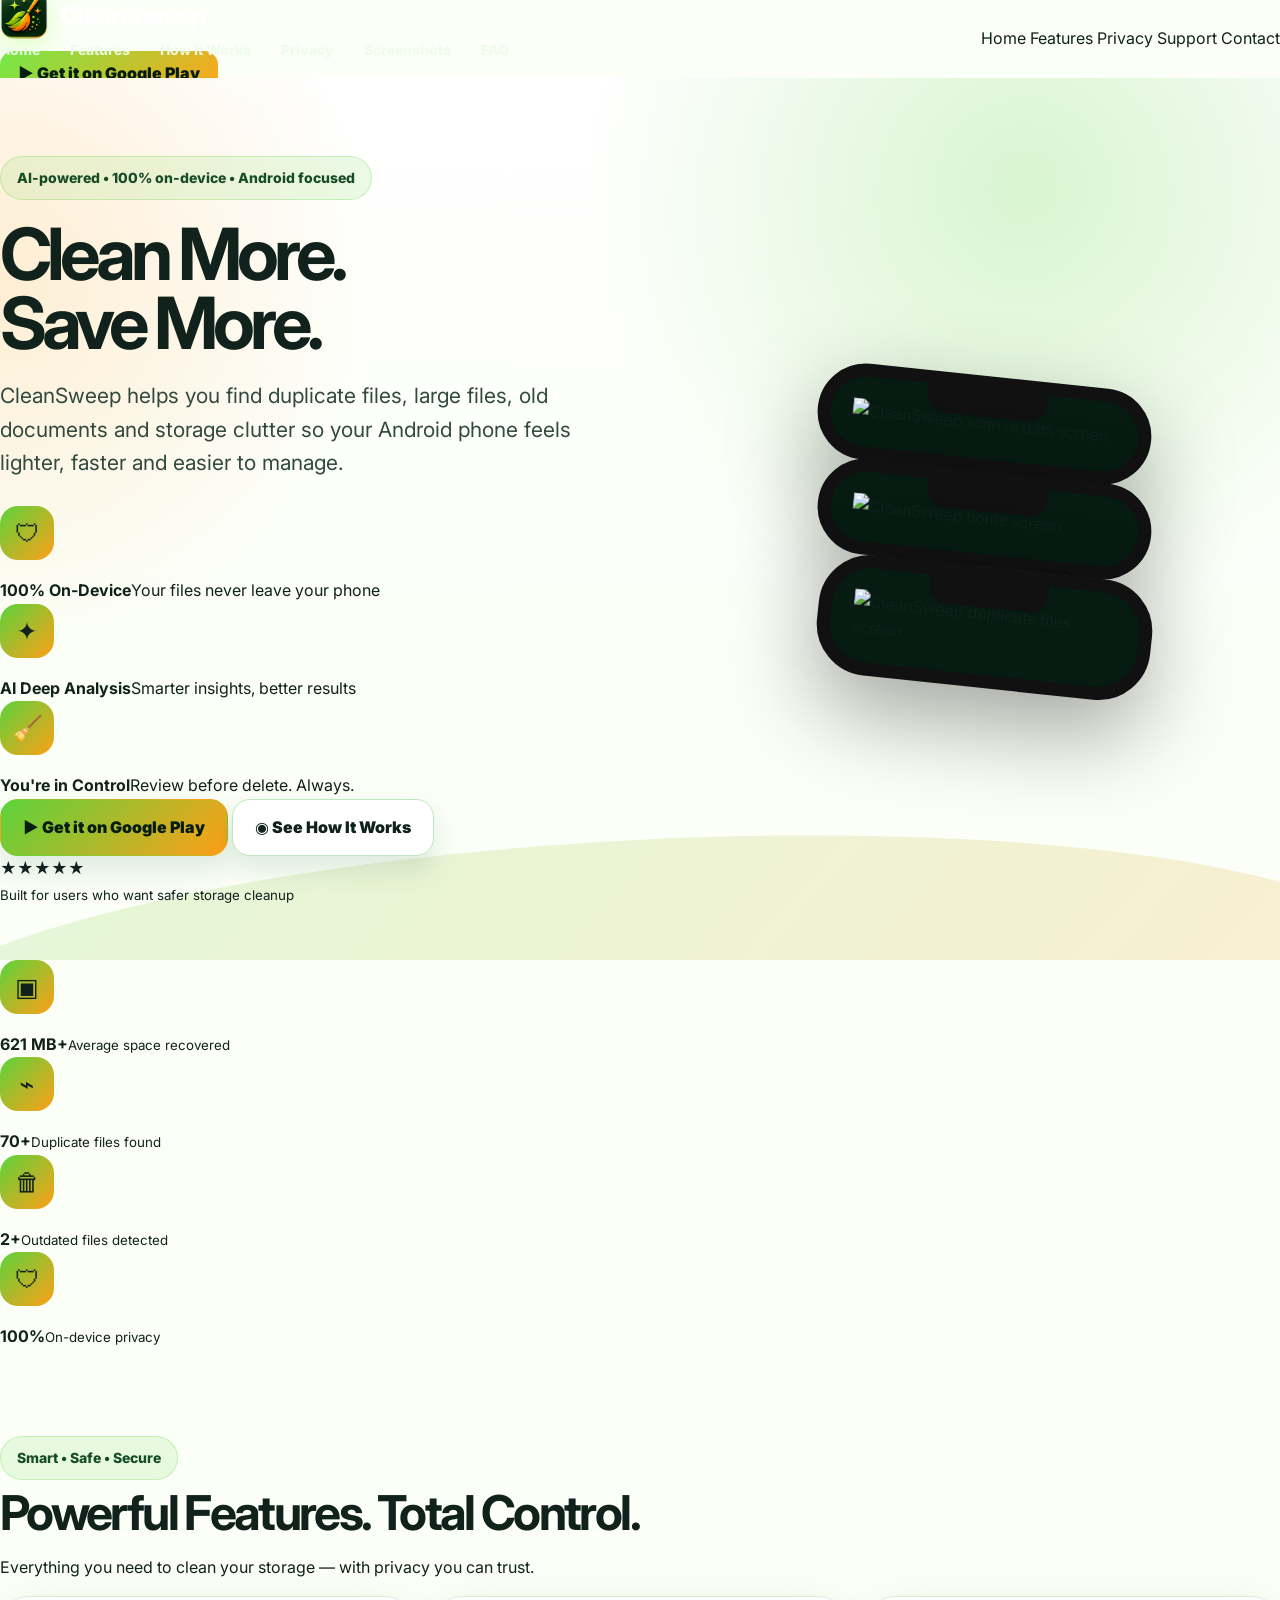
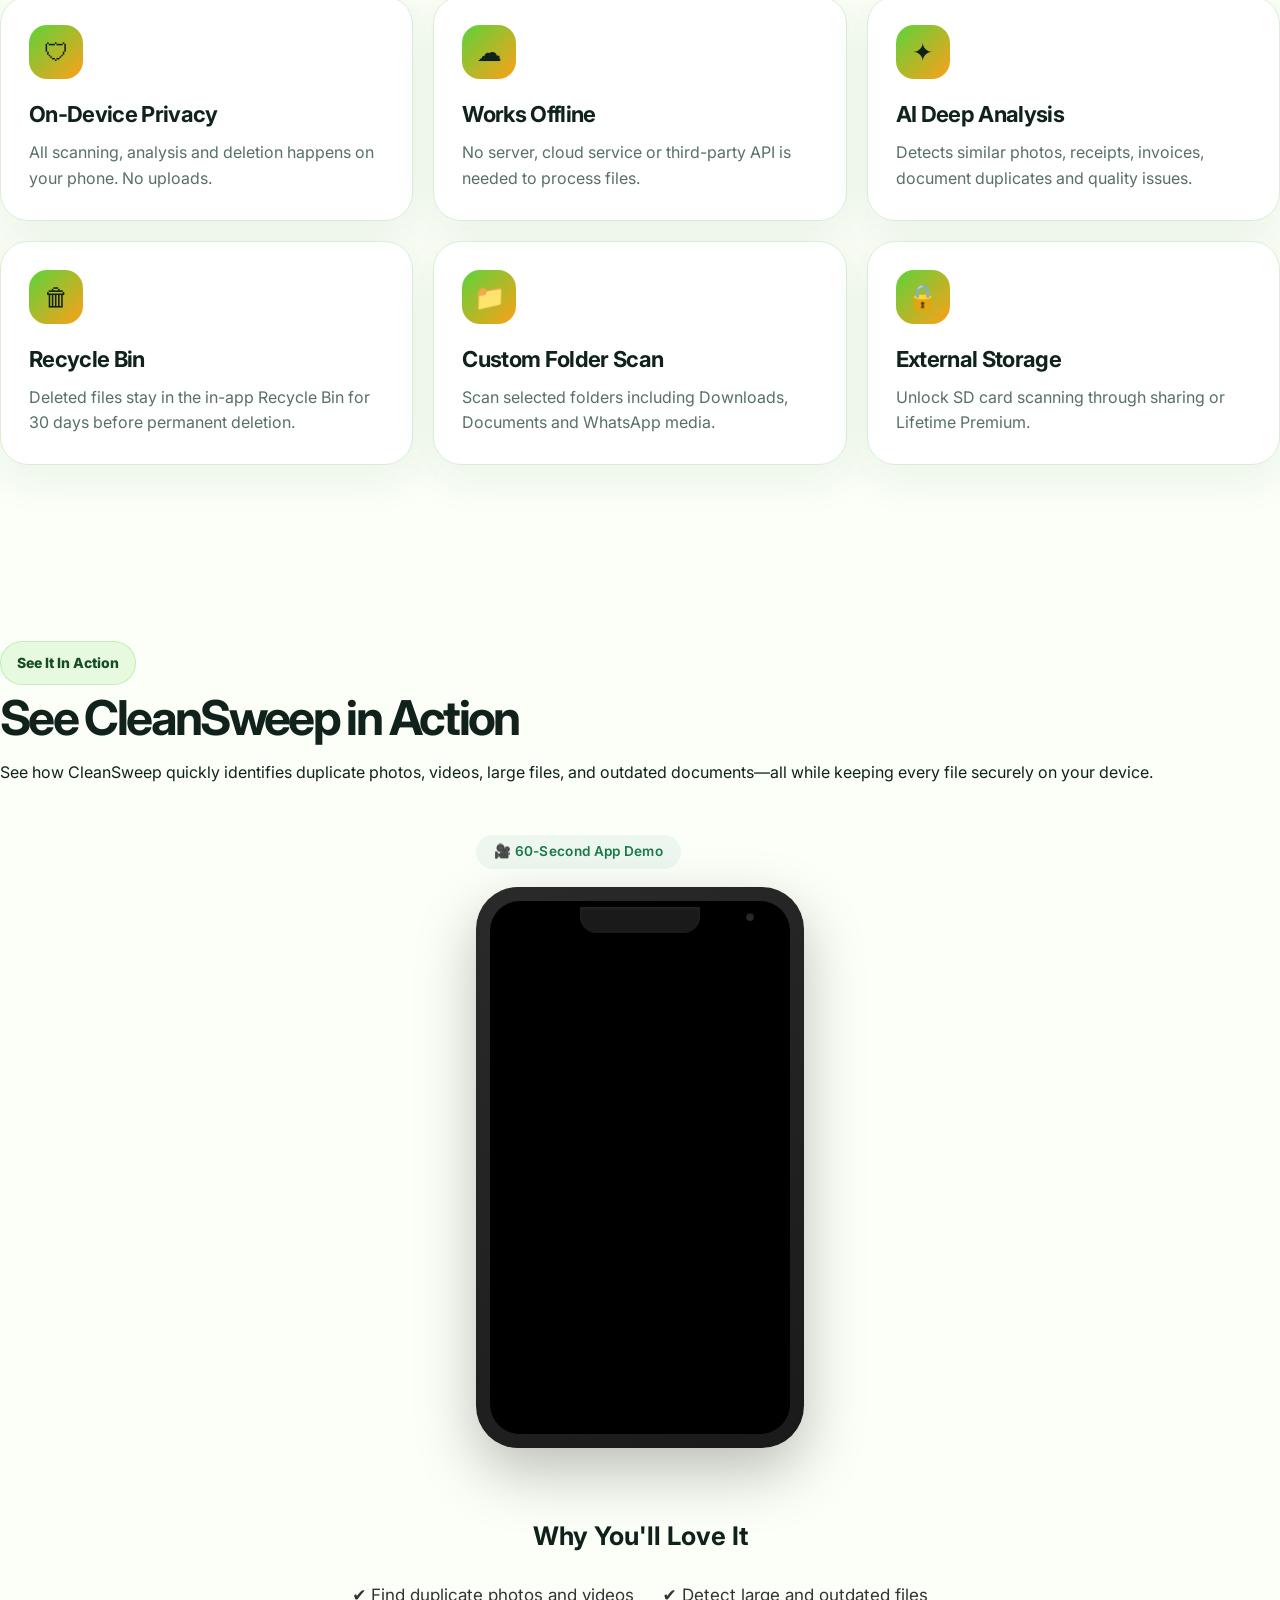
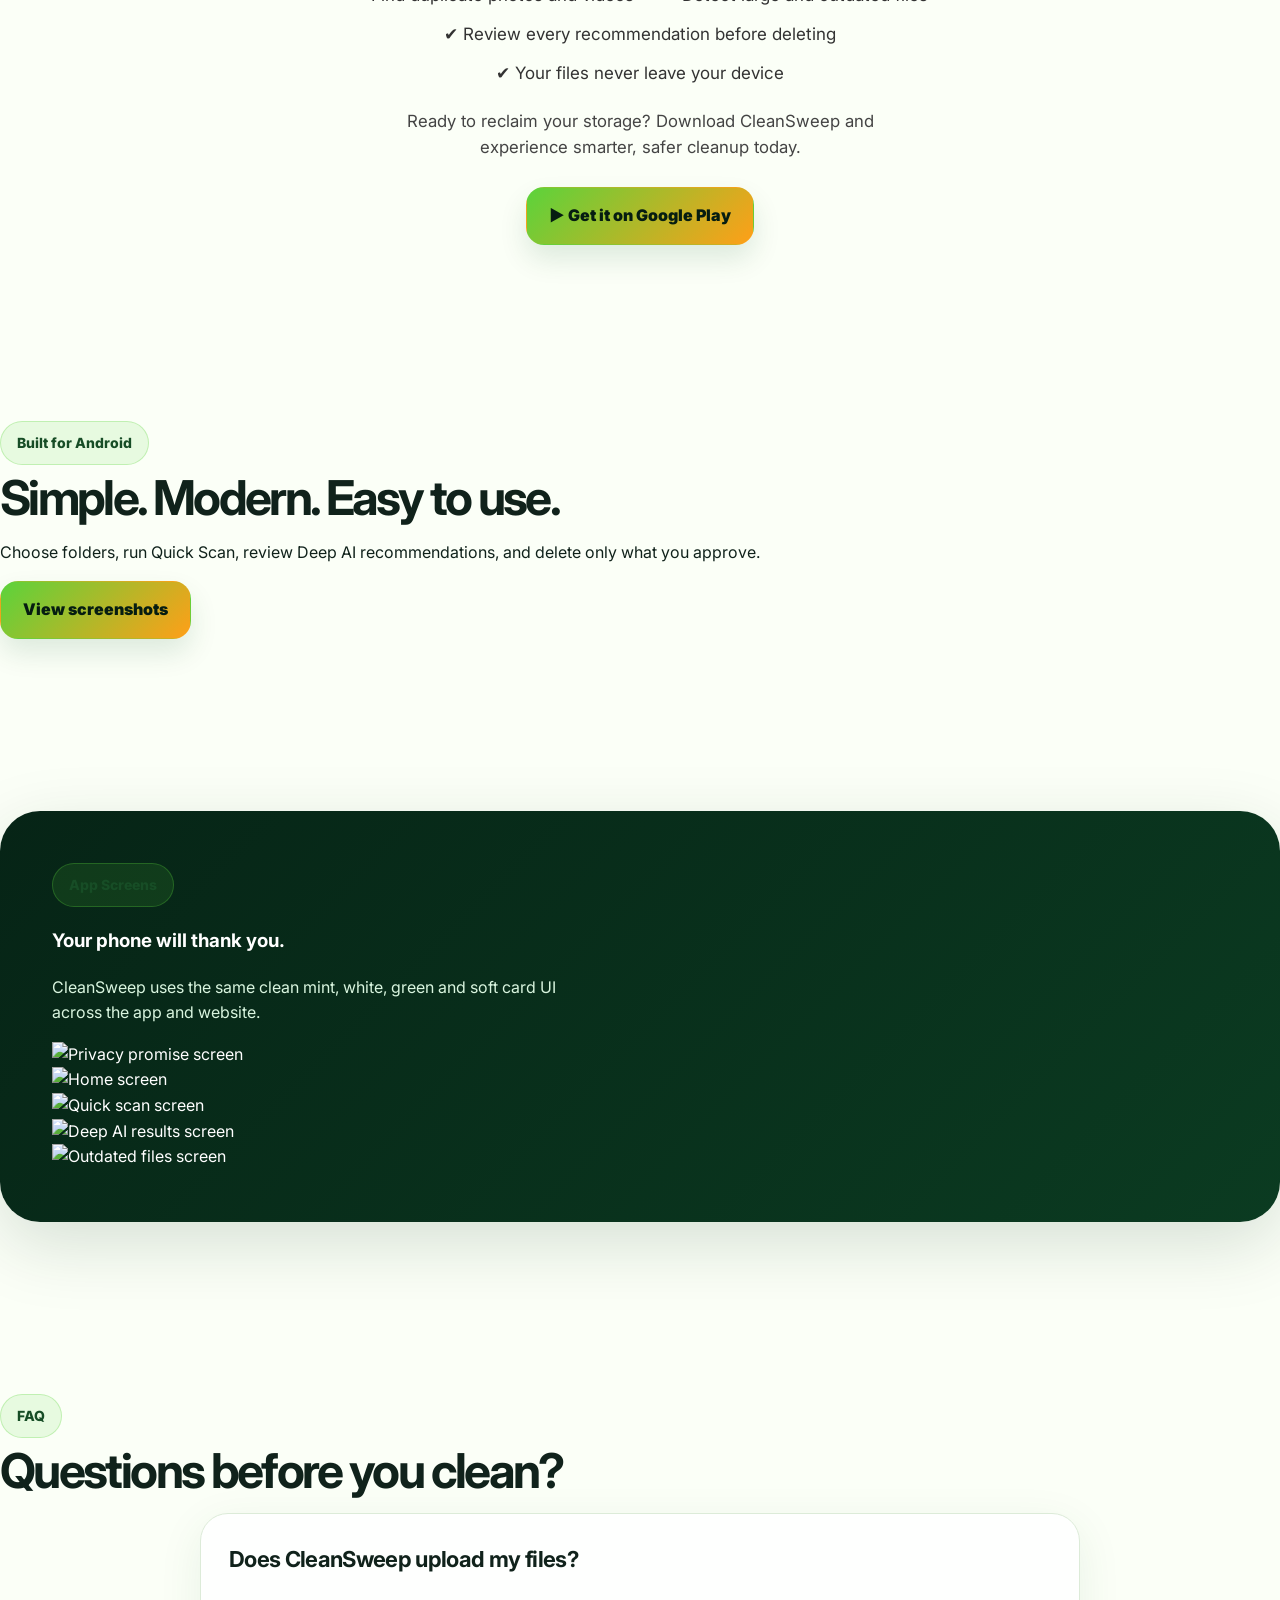
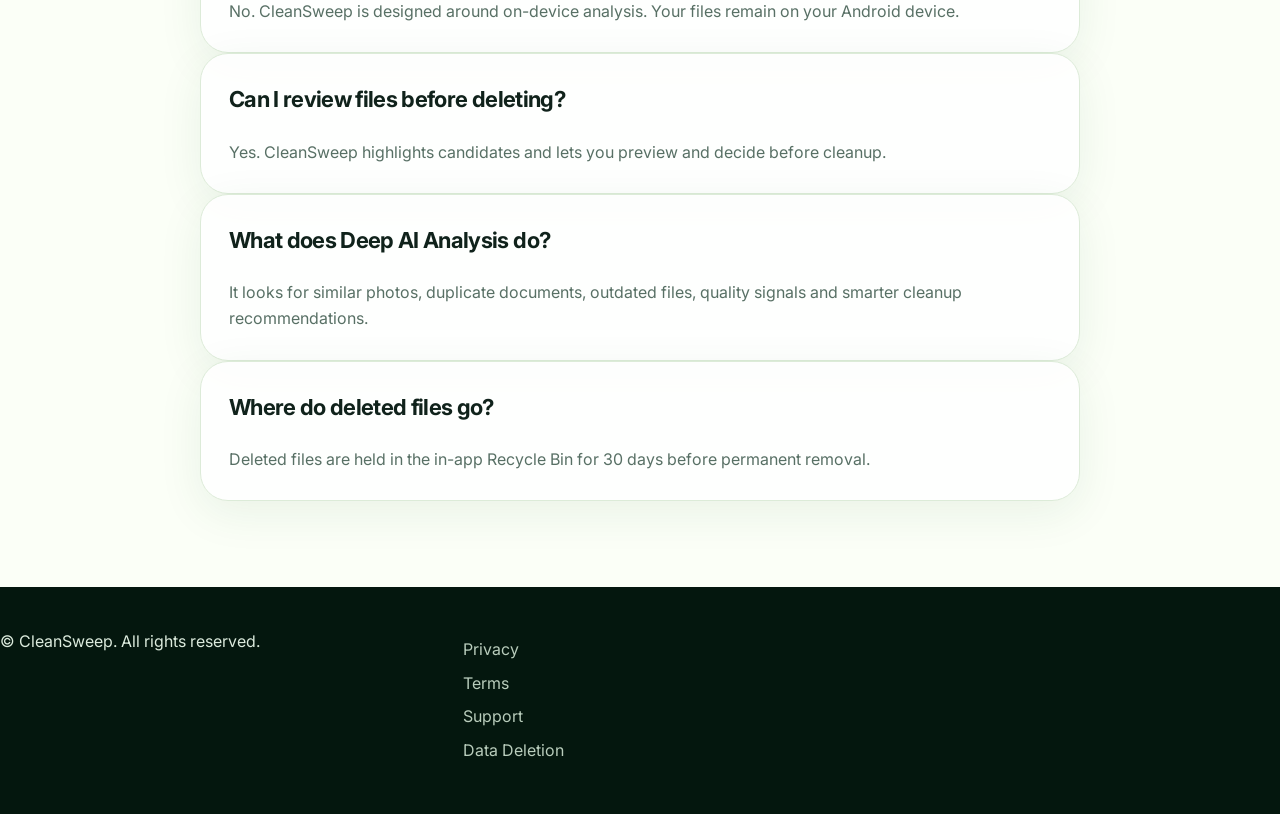
==== commit 7ecc6b97: "Implement demo video section in index.html Added demo video section with styles to enhance user expe" ====
--- a/index.html
+++ b/index.html
@@ -1,9 +1,445 @@
-<!doctype html><html lang="en"><head><meta charset="utf-8"><meta name="viewport" content="width=device-width,initial-scale=1"><title>CleanSweep — Clean More. Save More.</title><meta name="description" content="CleanSweep is an Android storage cleaner that helps find junk, duplicate files, large files and storage clutter with safe review-before-delete controls."><link rel="icon" href="assets/favicon.svg"><link rel="stylesheet" href="assets/styles.css"></head><body><header class="site-header"><div class="wrap nav"><a class="brand" href="index.html"><img src="assets/cleansweep-logo.png" alt="CleanSweep logo"><span>Clean<span>Sweep</span></span></a><nav class="nav-links"><a href="index.html">Home</a><a href="index.html#features">Features</a><a href="privacy.html">Privacy</a><a href="terms.html">Terms</a><a href="support.html">Support</a><a href="contact.html">Contact</a><a class="nav-cta" href="contact.html">Get CleanSweep</a></nav><button class="menu" aria-label="Menu">☰</button></div></header>
-<main><section class="hero"><div class="wrap hero-grid"><div><span class="pill">✨ AI-powered Android storage cleaner</span><h1>Clean More.<br><span class="gradient-text">Save More.</span></h1><p class="lead">CleanSweep helps you find duplicate files, large files, old documents and storage clutter so your Android phone feels lighter, faster and easier to manage.</p><div class="hero-actions"><a class="btn primary" href="contact.html">Get CleanSweep</a><a class="btn secondary" href="#how">Watch how it works</a></div><div class="trust"><span>🛡️ Review before delete</span><span>🧠 Deep AI Analysis</span><span>📱 Android focused</span></div></div><div class="phone-stage"><div class="blob"></div><div class="spark s1">✨</div><div class="spark s2">✦</div><div class="spark s3">✧</div><div class="phone"><div class="phone-ui"><div class="phone-top"><span>☰</span><b>Clean<span style="color:#78e947">Sweep</span></b><span>👑</span></div><div class="ring"><div class="ring-inner"><div><small>Storage Used</small><br><strong>82%</strong><br><small>53.6 GB / 64 GB</small></div></div></div><div class="scan-card"><b>AI Scan Results ✨</b><div class="mini-row"><span>Junk Files</span><b>2.45 GB</b></div><div class="mini-row"><span>Duplicates</span><b>1.32 GB</b></div><div class="mini-row"><span>Large Files</span><b>1.18 GB</b></div><a class="btn primary" style="width:100%;margin-top:14px" href="#features">View Results</a></div></div></div></div></div></section>
-<section class="stats-strip"><div class="wrap stats"><div class="stat"><h3><span data-count="5" data-suffix="GB+">0</span></h3><p>Potential space found</p></div><div class="stat"><h3><span data-count="3" data-suffix="x">0</span></h3><p>Smarter review flow</p></div><div class="stat"><h3>100%</h3><p>User controlled cleanup</p></div><div class="stat"><h3>RC1</h3><p>Launch-ready presentation</p></div></div></section>
-<section id="features" class="section"><div class="wrap"><div class="section-head"><span class="eyebrow">Features</span><h2>Everything you need to reclaim storage safely.</h2><p>CleanSweep is designed for real Android storage problems: duplicates, junk, large files, documents, screenshots and deep analysis on full devices.</p></div><div class="features"><div class="card"><div class="icon">🧠</div><h3>Deep AI Analysis</h3><p>Go beyond a quick scan with deeper file analysis that helps identify storage clutter more intelligently.</p></div><div class="card"><div class="icon">🧹</div><h3>Smart Cleanup</h3><p>Review junk, large files and duplicates with clear categories before taking action.</p></div><div class="card"><div class="icon">🖼️</div><h3>Duplicate Detection</h3><p>Find duplicate and similar files while keeping the user in control of what stays and what goes.</p></div><div class="card"><div class="icon">📄</div><h3>Document Insights</h3><p>Support for document-focused cleanup including outdated and duplicate document review.</p></div><div class="card"><div class="icon">🔔</div><h3>Background Friendly</h3><p>CleanSweep is built with long scan expectations in mind, including completion communication.</p></div><div class="card"><div class="icon">🛡️</div><h3>Privacy First</h3><p>Designed to give clear control, transparent policies, and a dedicated data deletion request path.</p></div></div></div></section>
-<section class="section"><div class="wrap showcase"><div><img class="logo-tile" src="assets/cleansweep-logo.png" alt="CleanSweep app icon"><h2>Reclaim your space.<br>Reclaim your peace.</h2><p>CleanSweep uses a bright, simple interface inspired by your app’s green and orange home screen palette.</p><div class="hero-actions"><a class="btn primary" href="support.html">Support</a><a class="btn secondary" href="privacy.html">Privacy Policy</a></div></div><div class="mock-results"><div class="result-row"><span>🗑️ Junk Files</span><b>2.45 GB</b></div><div class="result-row"><span>🧬 Duplicate Files</span><b>1.32 GB</b></div><div class="result-row"><span>📦 Large Files</span><b>1.18 GB</b></div><div class="result-row"><span>🖼️ Similar Photos</span><b>420 MB</b></div></div></div></section>
-<section class="section"><div class="wrap safe"><div><span class="eyebrow">Safety</span><h2>Built for confidence, not risky one-tap deletion.</h2><p>CleanSweep’s website and product messaging emphasize user control, privacy, and safe review before cleanup.</p></div><div class="checklist"><div class="check">✅ Review files before deleting</div><div class="check">✅ Clear support and contact route</div><div class="check">✅ Privacy, terms and data deletion pages included</div><div class="check">✅ Ready for Google Play listing links</div></div></div></section>
-<section id="how" class="section"><div class="wrap"><div class="section-head"><span class="eyebrow">How it works</span><h2>Three simple steps.</h2></div><div class="steps"><div class="card step"><div class="icon">1</div><h3>Scan</h3><p>Run a Quick Scan or Deep AI Analysis to understand where storage is being used.</p></div><div class="card step"><div class="icon">2</div><h3>Review</h3><p>Check duplicates, large files, old documents and cleanup suggestions before deleting.</p></div><div class="card step"><div class="icon">3</div><h3>Clean</h3><p>Free up space and keep your phone organized with a safer cleanup workflow.</p></div></div></div></section>
-<section class="section"><div class="wrap reviews"><div class="card"><p class="quote">“CleanSweep is built to feel fast, safe and useful — exactly what an Android storage cleaner should be.”</p><p>Designed for users who want control before cleanup.</p></div><div class="card"><div class="icon">⭐</div><h3>Play Store ready</h3><p>Professional website package with policy, support, contact and deletion pages.</p></div></div></section>
-<section class="section"><div class="wrap"><div class="section-head"><span class="eyebrow">FAQ</span><h2>Common questions</h2></div><div class="faq"><details><summary>Is CleanSweep available on Google Play?</summary><p>Add your Play Store link to the “Get CleanSweep” buttons once the app listing is live.</p></details><details><summary>Does CleanSweep delete files automatically?</summary><p>The website messaging is designed around safe review-before-delete cleanup.</p></details><details><summary>How do I contact support?</summary><p>Email supportcleansweepapp@gmail.com or use the Contact page.</p></details></div></div></section><section class="cta"><div class="wrap"><h2>Ready for a cleaner Android phone?</h2><p>Clean more. Save more. Stay in control.</p><div class="hero-actions" style="justify-content:center"><a class="btn primary" href="contact.html">Get CleanSweep</a><a class="btn secondary" href="privacy.html">Read Privacy Policy</a></div></div></section></main><footer class="footer"><div class="wrap footer-grid"><div><a class="brand" href="index.html"><img src="assets/cleansweep-logo.png" alt="CleanSweep logo"><span>Clean<span>Sweep</span></span></a><p>AI-powered Android storage cleaning built around safety, clarity, and user control.</p><p>© <span id="year"></span> CleanSweep. All rights reserved.</p></div><div><b>Product</b><a href="index.html#features">Features</a><a href="index.html#how">How it works</a><a href="support.html">Support</a></div><div><b>Legal</b><a href="privacy.html">Privacy Policy</a><a href="terms.html">Terms</a><a href="delete-account.html">Data Deletion</a></div><div><b>Contact</b><a href="mailto:supportcleansweepapp@gmail.com">supportcleansweepapp@gmail.com</a><a href="contact.html">Contact page</a></div></div></footer><script src="assets/main.js"></script></body></html>+<!doctype html>
+<html lang="en">
+<head>
+    <meta charset="utf-8">
+    <meta name="viewport" content="width=device-width,initial-scale=1">
+    <title>CleanSweep — AI-powered Android storage cleaner</title>
+    <meta name="description" content="CleanSweep helps Android users find duplicate files, outdated documents, large files, and storage clutter with 100% on-device privacy.">
+    <link rel="icon" href="assets/favicon.png">
+    <link rel="preconnect" href="https://fonts.googleapis.com">
+    <link rel="preconnect" href="https://fonts.gstatic.com" crossorigin>
+    <link href="https://fonts.googleapis.com/css2?family=Inter:wght@400;600;700;800;900&display=swap" rel="stylesheet">
+    <link rel="stylesheet" href="assets/styles.css">
+
+    <!-- ============================================================
+         DEMO VIDEO SECTION STYLES – move these to assets/styles.css
+         ============================================================ -->
+    <style>
+        /* ----------------------------
+           Demo Video Section
+        ---------------------------- */
+        .demo-section {
+            padding-top: 90px;
+            padding-bottom: 90px;
+        }
+
+        .demo-card {
+            display: flex;
+            flex-direction: column;
+            align-items: center;
+            margin-top: 50px;
+            gap: 30px;
+        }
+
+        /* phone frame wrapper */
+        .demo-phone-frame {
+            position: relative;
+            max-width: 340px;
+            width: 100%;
+            margin: 0 auto;
+            border-radius: 42px;
+            padding: 14px;
+            background: linear-gradient(145deg, #2a2a2a, #1a1a1a);
+            box-shadow: 0 24px 60px rgba(0, 0, 0, 0.25);
+        }
+
+        /* notch */
+        .demo-phone-frame::before {
+            content: '';
+            position: absolute;
+            top: 20px;
+            left: 50%;
+            transform: translateX(-50%);
+            width: 120px;
+            height: 26px;
+            background: #1a1a1a;
+            border-radius: 0 0 16px 16px;
+            z-index: 10;
+            box-shadow: inset 0 2px 4px rgba(255, 255, 255, 0.05);
+        }
+
+        /* camera dot */
+        .demo-phone-frame::after {
+            content: '';
+            position: absolute;
+            top: 26px;
+            right: 50px;
+            width: 8px;
+            height: 8px;
+            background: #2a2a2a;
+            border-radius: 50%;
+            z-index: 11;
+            box-shadow: inset 0 1px 2px rgba(0, 0, 0, 0.6);
+        }
+
+        .demo-phone-screen {
+            border-radius: 30px;
+            overflow: hidden;
+            background: #000;
+            aspect-ratio: 9 / 16;
+        }
+
+        .demo-phone-screen iframe {
+            width: 100%;
+            height: 100%;
+            border: 0;
+            display: block;
+        }
+
+        /* badge above video */
+        .demo-badge {
+            display: inline-block;
+            background: #eef6f0;
+            color: #1a7a4a;
+            font-weight: 600;
+            font-size: 0.85rem;
+            padding: 6px 18px;
+            border-radius: 40px;
+            letter-spacing: 0.3px;
+            margin-bottom: 18px;
+        }
+
+        /* content below video */
+        .demo-content {
+            max-width: 600px;
+            text-align: center;
+            margin-top: 12px;
+        }
+
+        .demo-content h3 {
+            margin-bottom: 18px;
+            font-size: 1.6rem;
+        }
+
+        .demo-content ul {
+            list-style: none;
+            padding: 0;
+            margin: 25px 0 20px;
+            display: flex;
+            flex-wrap: wrap;
+            justify-content: center;
+            gap: 12px 28px;
+        }
+
+        .demo-content li {
+            font-size: 17px;
+            color: #333;
+            line-height: 1.6;
+        }
+
+        .demo-content .cta-text {
+            font-size: 1.05rem;
+            color: #444;
+            margin: 16px 0 22px;
+            max-width: 480px;
+            margin-left: auto;
+            margin-right: auto;
+        }
+
+        .demo-content .btn {
+            margin-top: 4px;
+        }
+
+        /* mobile tweaks */
+        @media (max-width: 600px) {
+            .demo-phone-frame {
+                max-width: 260px;
+                padding: 10px;
+                border-radius: 32px;
+            }
+            .demo-phone-screen {
+                border-radius: 22px;
+            }
+            .demo-phone-frame::before {
+                width: 90px;
+                height: 20px;
+                top: 14px;
+            }
+            .demo-phone-frame::after {
+                top: 20px;
+                right: 36px;
+                width: 6px;
+                height: 6px;
+            }
+            .demo-content ul {
+                flex-direction: column;
+                align-items: center;
+                gap: 6px;
+            }
+            .demo-content .cta-text {
+                font-size: 0.95rem;
+            }
+        }
+    </style>
+</head>
+<body>
+
+    <nav class="nav">
+        <div class="container nav-inner">
+            <a class="brand" href="index.html">
+                <img src="assets/cleansweep-logo.png" alt="CleanSweep logo">
+                <span>CleanSweep</span>
+            </a>
+            <div class="nav-links">
+                <a class="active" href="index.html">Home</a>
+                <a href="#features">Features</a>
+                <a href="#how">How It Works</a>
+                <a href="privacy.html">Privacy</a>
+                <a href="#screenshots">Screenshots</a>
+                <a href="#faq">FAQ</a>
+            </div>
+            <a class="nav-cta" href="#download">▶ Get it on Google Play</a>
+            <button class="menu">☰</button>
+        </div>
+        <div class="mobile-bar">
+            <a href="index.html">Home</a>
+            <a href="#features">Features</a>
+            <a href="privacy.html">Privacy</a>
+            <a href="support.html">Support</a>
+            <a href="contact.html">Contact</a>
+        </div>
+    </nav>
+
+    <main>
+
+        <!-- ===== HERO ===== -->
+        <section class="hero">
+            <div class="container hero-grid">
+                <div>
+                    <span class="pill">AI-powered • 100% on-device • Android focused</span>
+                    <h1>Clean More.<br><span class="gradient">Save More.</span></h1>
+                    <p class="lead">CleanSweep helps you find duplicate files, large files, old documents and storage clutter so your Android phone feels lighter, faster and easier to manage.</p>
+                    <div class="hero-points">
+                        <div class="point">
+                            <div class="icon">🛡</div>
+                            <div><strong>100% On-Device</strong><span>Your files never leave your phone</span></div>
+                        </div>
+                        <div class="point">
+                            <div class="icon">✦</div>
+                            <div><strong>AI Deep Analysis</strong><span>Smarter insights, better results</span></div>
+                        </div>
+                        <div class="point">
+                            <div class="icon">🧹</div>
+                            <div><strong>You're in Control</strong><span>Review before delete. Always.</span></div>
+                        </div>
+                    </div>
+                    <div class="actions">
+                        <a class="btn primary" id="download" href="#">▶ Get it on Google Play</a>
+                        <a class="btn secondary" href="#how">◉ See How It Works</a>
+                    </div>
+                    <div class="rating">
+                        <div class="avatars"><span></span><span></span><span></span><span></span></div>
+                        <div>
+                            <div class="stars">★★★★★</div>
+                            <small>Built for users who want safer storage cleanup</small>
+                        </div>
+                    </div>
+                </div>
+                <div class="phones">
+                    <div class="phone one"><img src="assets/screenshots/results.png" alt="CleanSweep scan results screen"></div>
+                    <div class="phone two"><img src="assets/screenshots/home.png" alt="CleanSweep home screen"></div>
+                    <div class="phone three"><img src="assets/screenshots/duplicates.png" alt="CleanSweep duplicate files screen"></div>
+                </div>
+            </div>
+        </section>
+
+        <!-- ===== STATISTICS ===== -->
+        <div class="container">
+            <div class="statbar">
+                <div class="stat">
+                    <div class="icon">▣</div>
+                    <div><b>621 MB+</b><small>Average space recovered</small></div>
+                </div>
+                <div class="stat">
+                    <div class="icon">⌁</div>
+                    <div><b>70+</b><small>Duplicate files found</small></div>
+                </div>
+                <div class="stat">
+                    <div class="icon">🗑</div>
+                    <div><b>2+</b><small>Outdated files detected</small></div>
+                </div>
+                <div class="stat">
+                    <div class="icon">🛡</div>
+                    <div><b>100%</b><small>On-device privacy</small></div>
+                </div>
+            </div>
+        </div>
+
+        <!-- ===== FEATURES ===== -->
+        <section id="features" class="section">
+            <div class="container">
+                <div class="section-title">
+                    <span class="pill">Smart • Safe • Secure</span>
+                    <h2>Powerful Features. <span class="gradient">Total Control.</span></h2>
+                    <p>Everything you need to clean your storage — with privacy you can trust.</p>
+                </div>
+                <div class="features">
+                    <div class="card feature">
+                        <div class="icon">🛡</div>
+                        <h3>On-Device Privacy</h3>
+                        <p>All scanning, analysis and deletion happens on your phone. No uploads.</p>
+                    </div>
+                    <div class="card feature">
+                        <div class="icon">☁</div>
+                        <h3>Works Offline</h3>
+                        <p>No server, cloud service or third-party API is needed to process files.</p>
+                    </div>
+                    <div class="card feature">
+                        <div class="icon">✦</div>
+                        <h3>AI Deep Analysis</h3>
+                        <p>Detects similar photos, receipts, invoices, document duplicates and quality issues.</p>
+                    </div>
+                    <div class="card feature">
+                        <div class="icon">🗑</div>
+                        <h3>Recycle Bin</h3>
+                        <p>Deleted files stay in the in-app Recycle Bin for 30 days before permanent deletion.</p>
+                    </div>
+                    <div class="card feature">
+                        <div class="icon">📁</div>
+                        <h3>Custom Folder Scan</h3>
+                        <p>Scan selected folders including Downloads, Documents and WhatsApp media.</p>
+                    </div>
+                    <div class="card feature">
+                        <div class="icon">🔒</div>
+                        <h3>External Storage</h3>
+                        <p>Unlock SD card scanning through sharing or Lifetime Premium.</p>
+                    </div>
+                </div>
+            </div>
+        </section>
+
+        <!-- ===== 🎥 DEMO VIDEO SECTION (improved) ===== -->
+        <section id="demo" class="section demo-section">
+            <div class="container">
+                <div class="section-title">
+                    <span class="pill">See It In Action</span>
+                    <h2>
+                        See <span class="gradient">CleanSweep</span> in Action
+                    </h2>
+                    <p>
+                        See how CleanSweep quickly identifies duplicate photos, videos,
+                        large files, and outdated documents—all while keeping every
+                        file securely on your device.
+                    </p>
+                </div>
+
+                <div class="demo-card">
+
+                    <!-- badge + phone frame -->
+                    <div class="demo-video-wrapper">
+                        <span class="demo-badge">🎥 60-Second App Demo</span>
+                        <div class="demo-phone-frame">
+                            <div class="demo-phone-screen">
+                                <iframe
+                                    src="https://www.youtube.com/embed/ICCj6mgSDgw"
+                                    title="CleanSweep Demo"
+                                    loading="lazy"
+                                    allow="accelerometer; autoplay; clipboard-write; encrypted-media; gyroscope; picture-in-picture; web-share"
+                                    allowfullscreen>
+                                </iframe>
+                            </div>
+                        </div>
+                    </div>
+
+                    <!-- content below video -->
+                    <div class="demo-content">
+                        <h3>Why You'll Love It</h3>
+                        <ul>
+                            <li>✔ Find duplicate photos and videos</li>
+                            <li>✔ Detect large and outdated files</li>
+                            <li>✔ Review every recommendation before deleting</li>
+                            <li>✔ Your files never leave your device</li>
+                        </ul>
+
+                        <p class="cta-text">
+                            Ready to reclaim your storage? Download CleanSweep and experience
+                            smarter, safer cleanup today.
+                        </p>
+
+                        <a class="btn primary" href="#download">
+                            ▶ Get it on Google Play
+                        </a>
+                    </div>
+
+                </div>
+            </div>
+        </section>
+
+        <!-- ===== HOW IT WORKS ===== -->
+        <section id="how" class="section">
+            <div class="container">
+                <div class="wide-cta">
+                    <div>
+                        <span class="pill">Built for Android</span>
+                        <h2>Simple. Modern. Easy to use.</h2>
+                        <p class="lead">Choose folders, run Quick Scan, review Deep AI recommendations, and delete only what you approve.</p>
+                    </div>
+                    <a class="btn primary" href="#screenshots">View screenshots</a>
+                </div>
+            </div>
+        </section>
+
+        <!-- ===== SCREENSHOTS ===== -->
+        <section id="screenshots" class="section">
+            <div class="container showcase">
+                <div class="shot-row">
+                    <div class="shot-copy">
+                        <span class="pill">App Screens</span>
+                        <h3>Your phone will thank you.</h3>
+                        <p>CleanSweep uses the same clean mint, white, green and soft card UI across the app and website.</p>
+                    </div>
+                    <div class="mini-phone"><img src="assets/screenshots/privacy.png" alt="Privacy promise screen"></div>
+                    <div class="mini-phone"><img src="assets/screenshots/home.png" alt="Home screen"></div>
+                    <div class="mini-phone"><img src="assets/screenshots/quick-scan.png" alt="Quick scan screen"></div>
+                    <div class="mini-phone"><img src="assets/screenshots/deep-results.png" alt="Deep AI results screen"></div>
+                    <div class="mini-phone"><img src="assets/screenshots/outdated.png" alt="Outdated files screen"></div>
+                </div>
+            </div>
+        </section>
+
+        <!-- ===== FAQ ===== -->
+        <section id="faq" class="section">
+            <div class="container">
+                <div class="section-title">
+                    <span class="pill">FAQ</span>
+                    <h2>Questions before you clean?</h2>
+                </div>
+                <div class="faq-grid">
+                    <div class="card faq">
+                        <h3>Does CleanSweep upload my files?</h3>
+                        <p>No. CleanSweep is designed around on-device analysis. Your files remain on your Android device.</p>
+                    </div>
+                    <div class="card faq">
+                        <h3>Can I review files before deleting?</h3>
+                        <p>Yes. CleanSweep highlights candidates and lets you preview and decide before cleanup.</p>
+                    </div>
+                    <div class="card faq">
+                        <h3>What does Deep AI Analysis do?</h3>
+                        <p>It looks for similar photos, duplicate documents, outdated files, quality signals and smarter cleanup recommendations.</p>
+                    </div>
+                    <div class="card faq">
+                        <h3>Where do deleted files go?</h3>
+                        <p>Deleted files are held in the in-app Recycle Bin for 30 days before permanent removal.</p>
+                    </div>
+                </div>
+            </div>
+        </section>
+
+    </main>
+
+    <!-- ===== FOOTER ===== -->
+    <footer class="footer">
+        <div class="container footer-grid">
+            <div>© <span data-year></span> CleanSweep. All rights reserved.</div>
+            <div>
+                <a href="privacy.html">Privacy</a>
+                <a href="terms.html">Terms</a>
+                <a href="support.html">Support</a>
+                <a href="delete-account.html">Data Deletion</a>
+            </div>
+        </div>
+    </footer>
+
+    <script src="assets/main.js"></script>
+</body>
+</html>
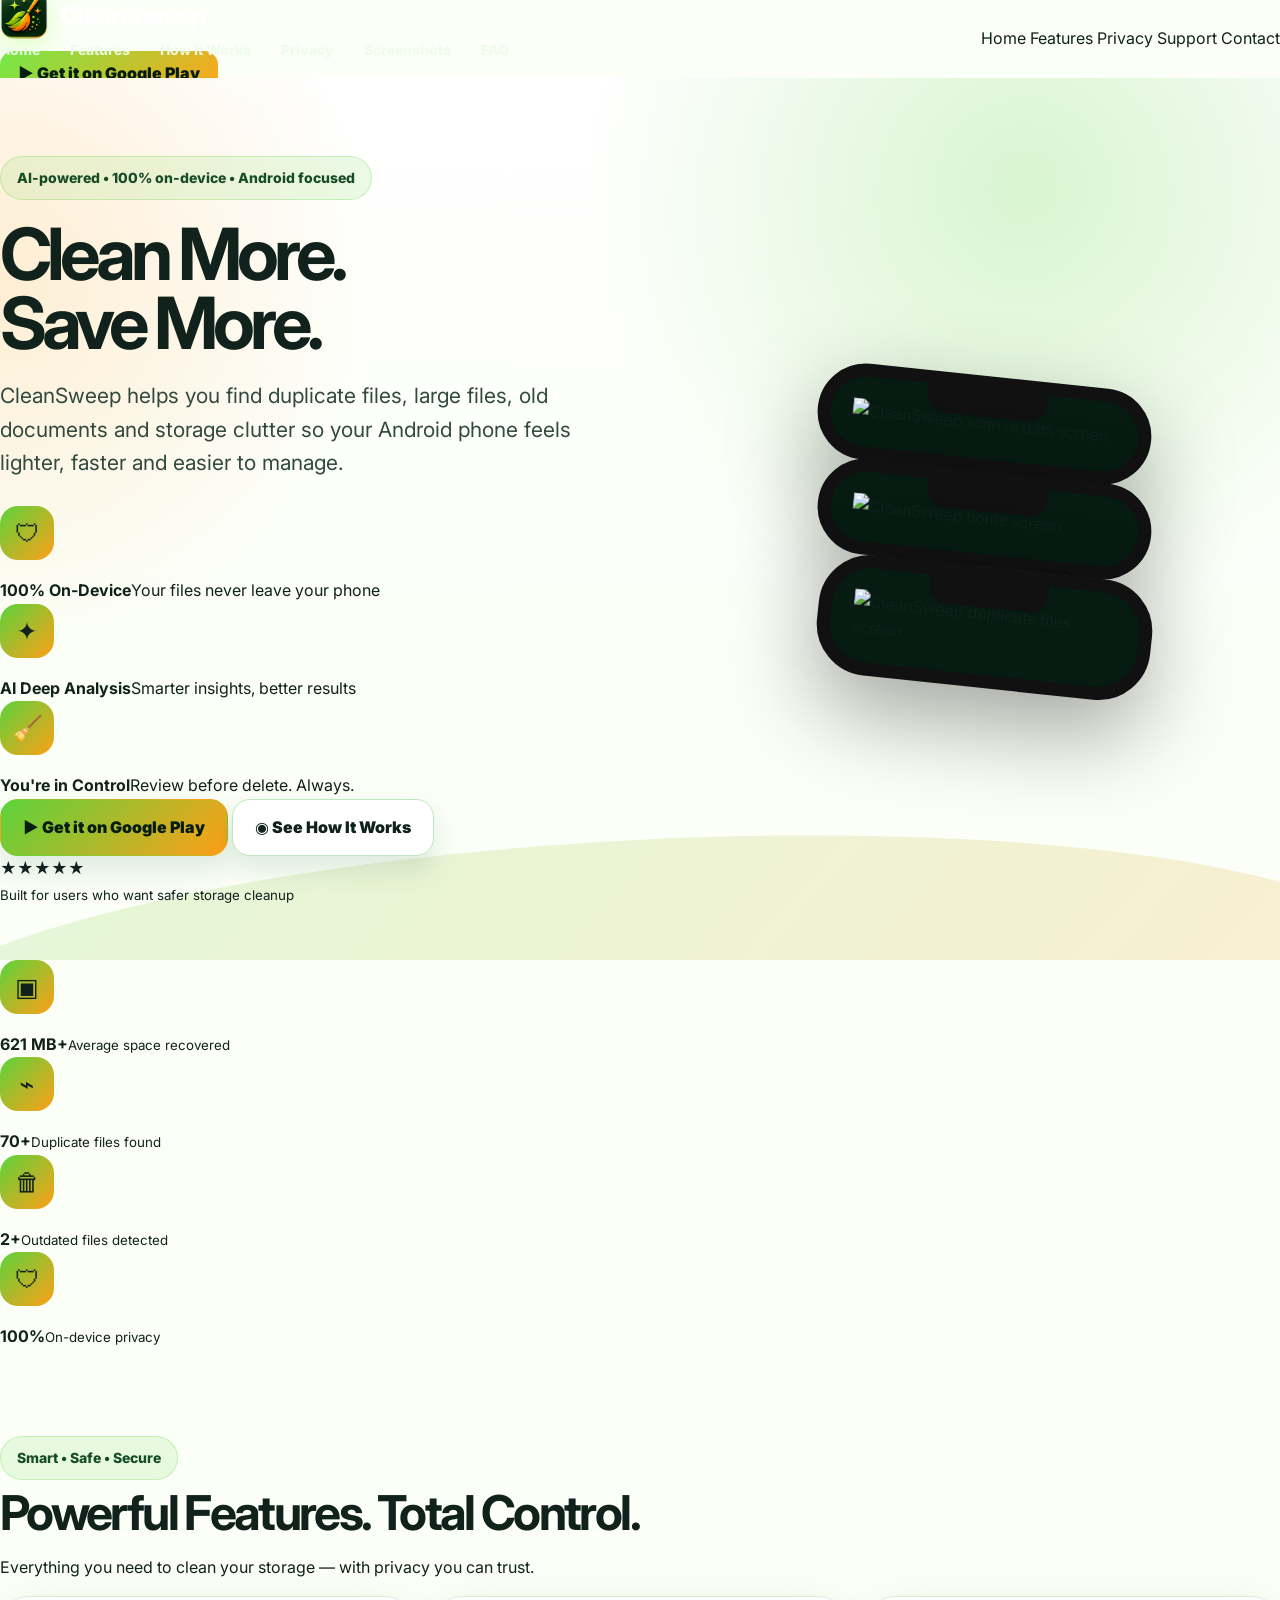
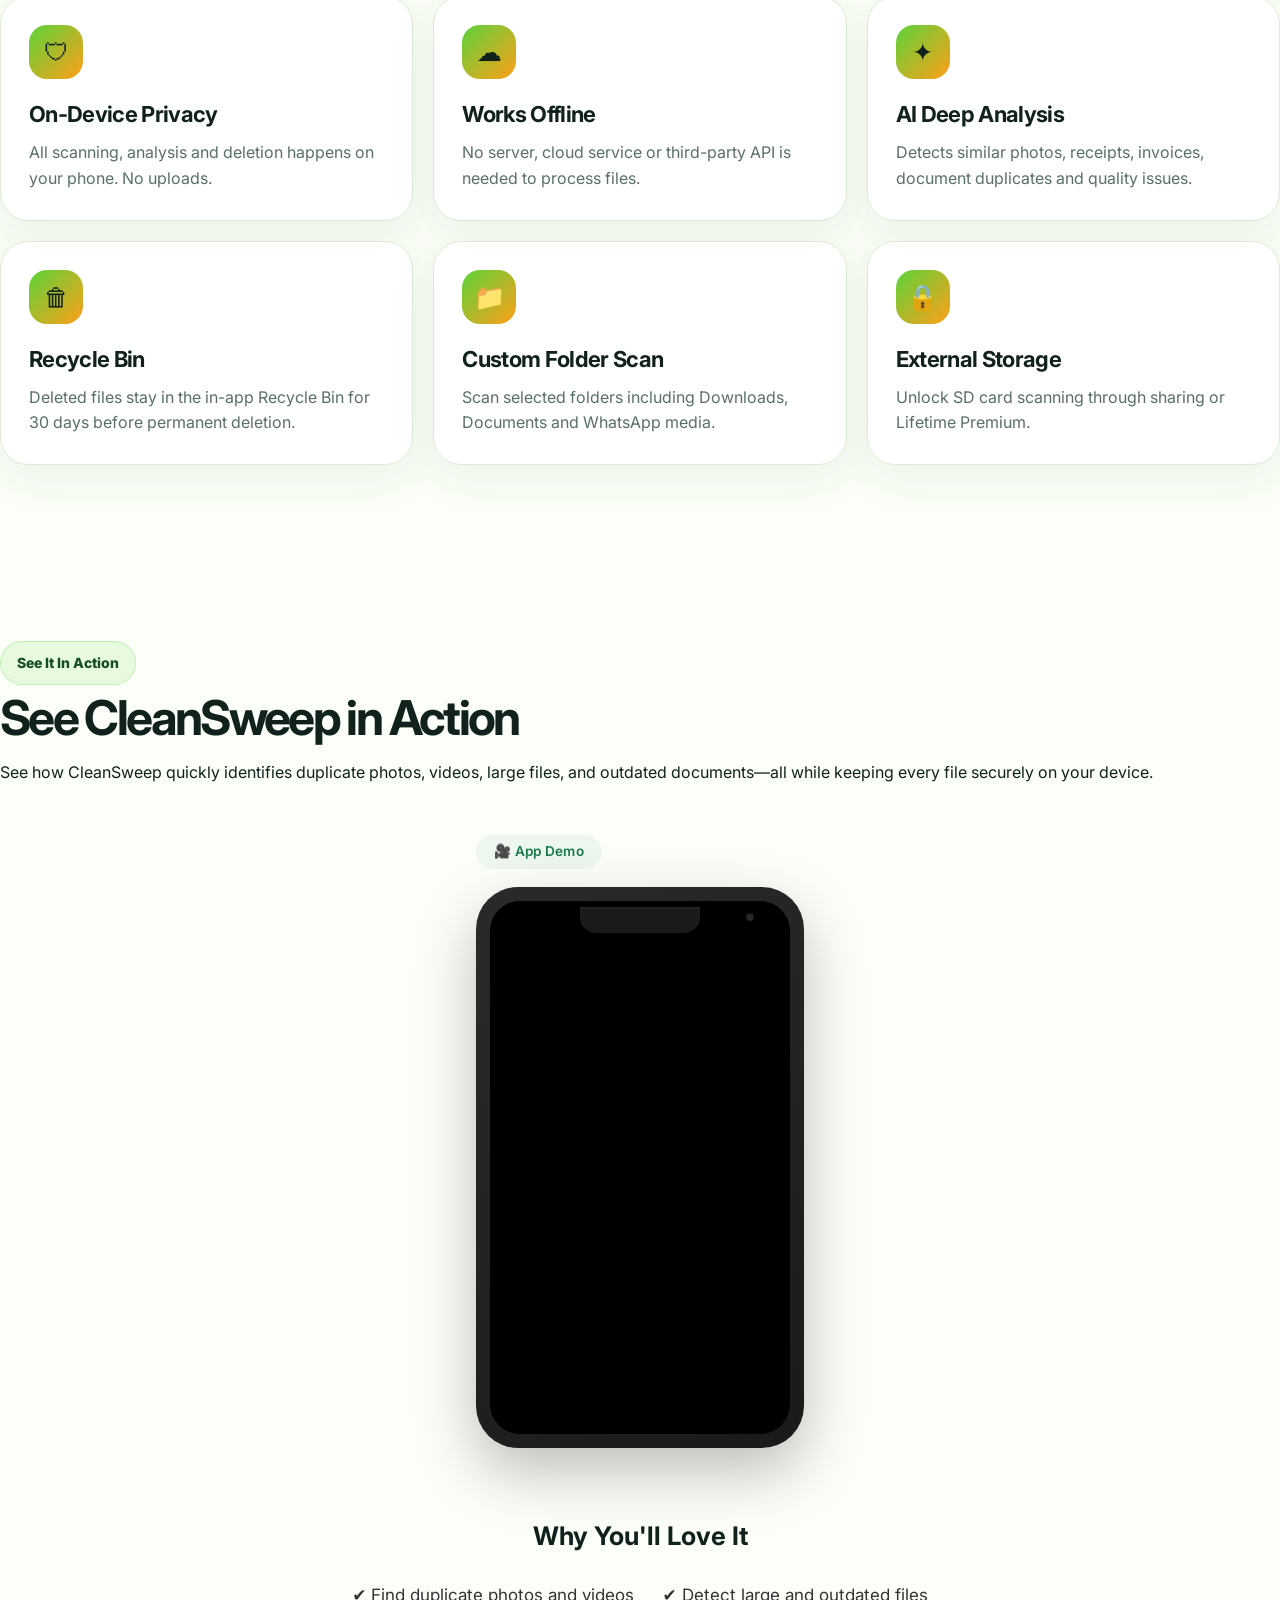
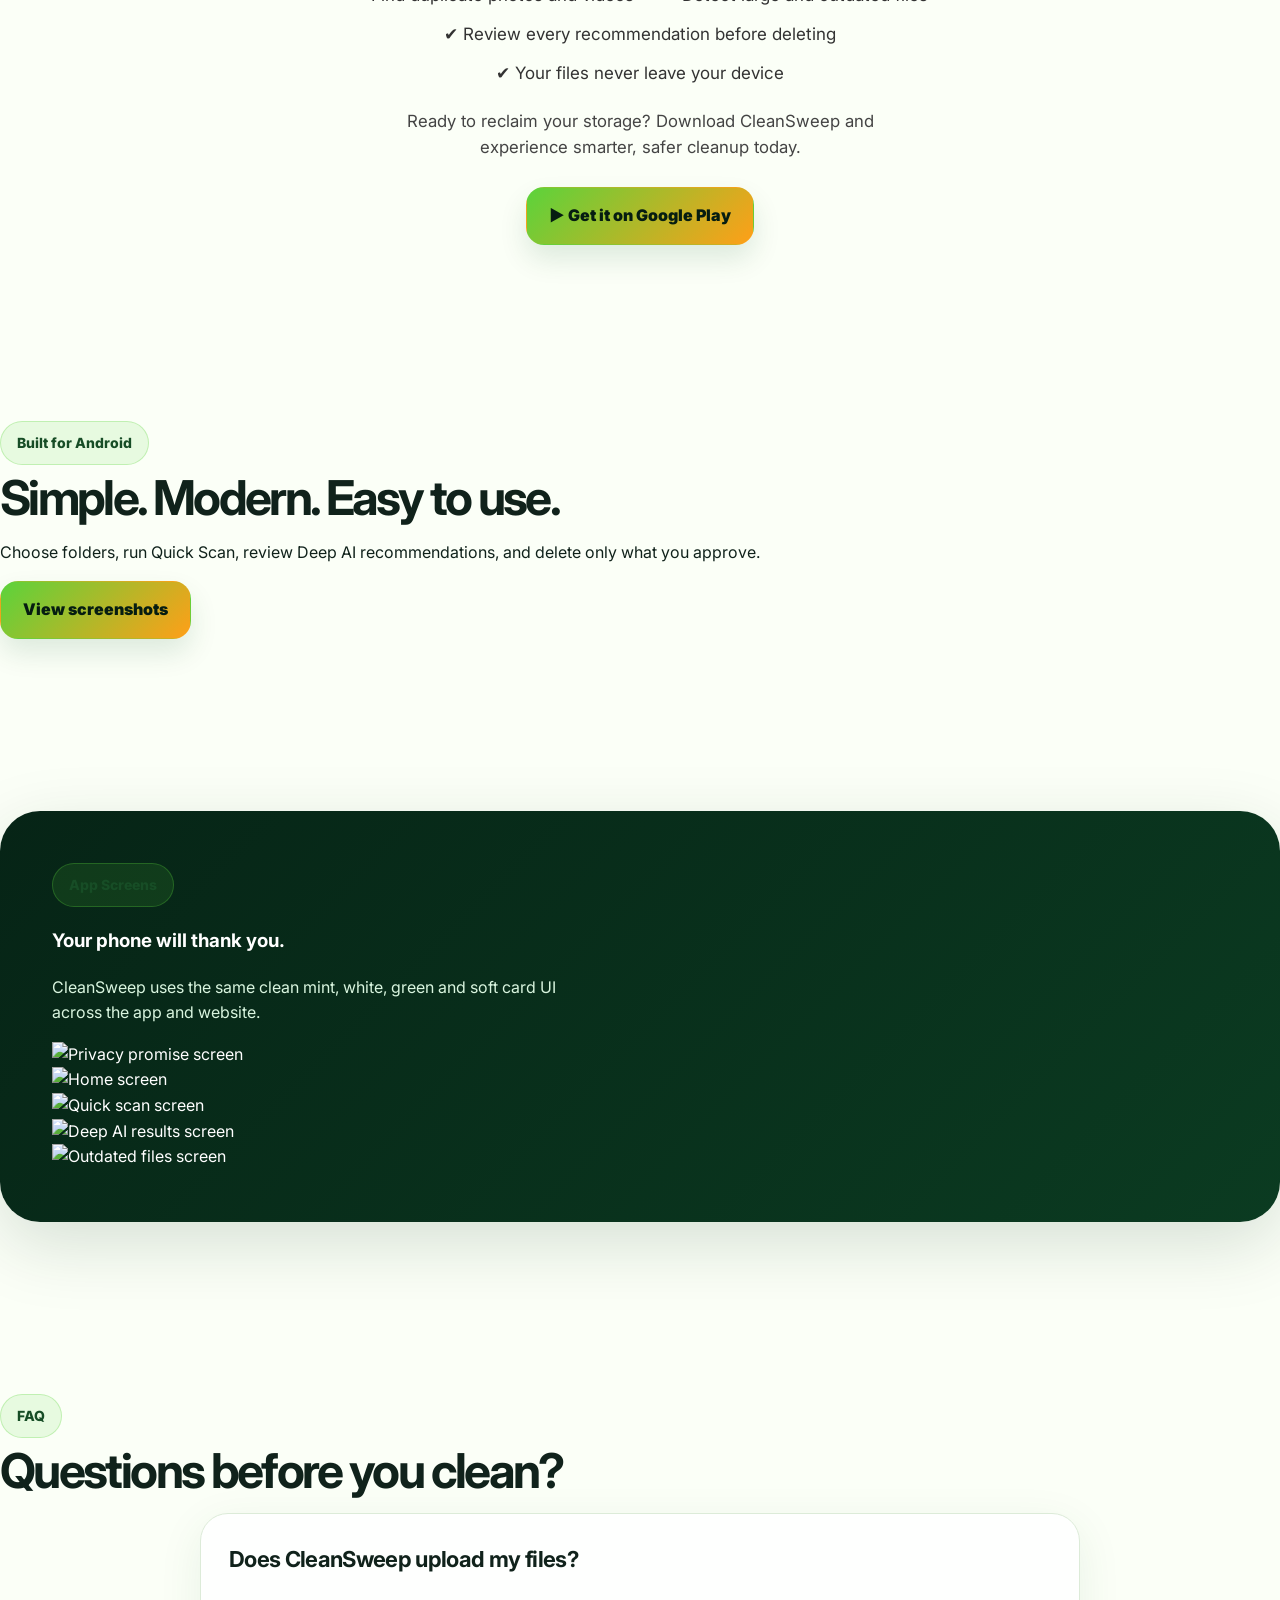
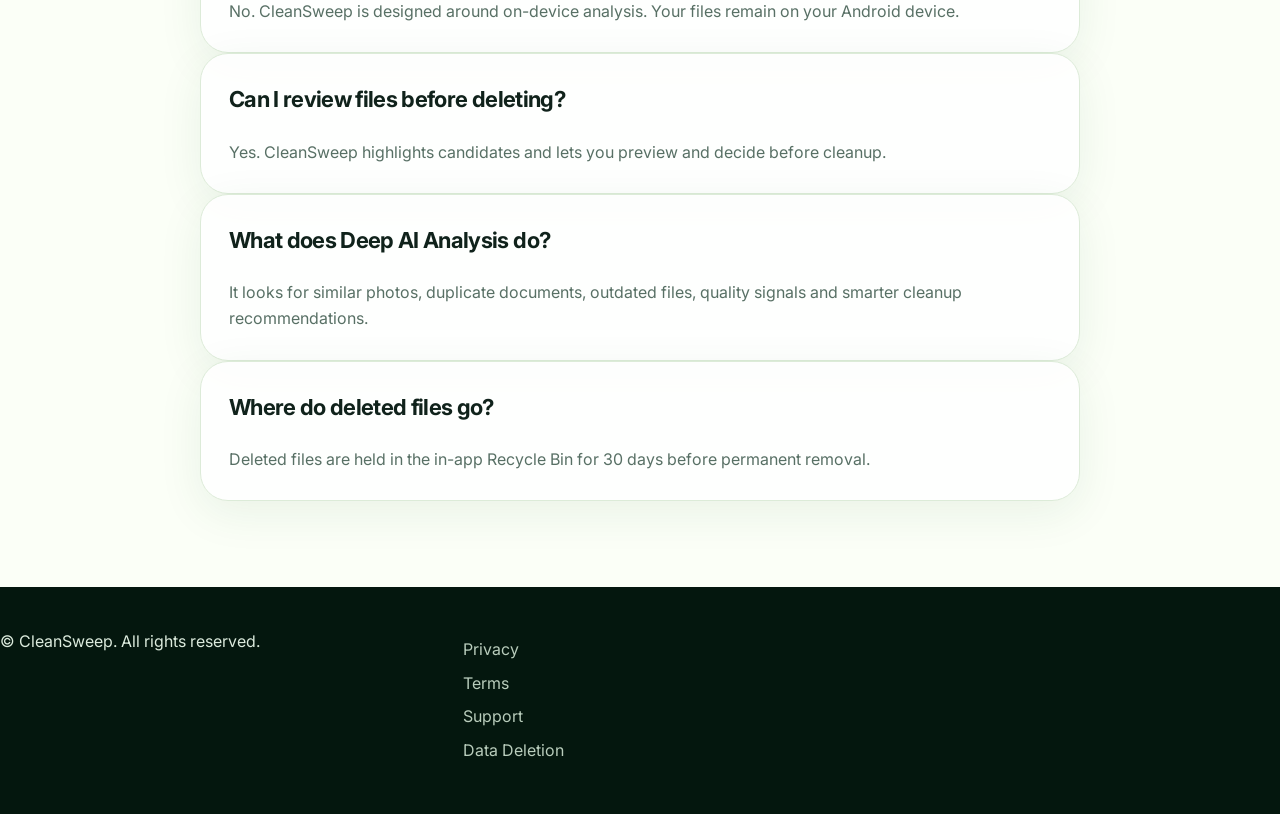
==== commit 5a2587c4: "Update demo badge text in index.html" ====
--- a/index.html
+++ b/index.html
@@ -327,7 +327,7 @@
 
                     <!-- badge + phone frame -->
                     <div class="demo-video-wrapper">
-                        <span class="demo-badge">🎥 60-Second App Demo</span>
+                        <span class="demo-badge">🎥 App Demo</span>
                         <div class="demo-phone-frame">
                             <div class="demo-phone-screen">
                                 <iframe
